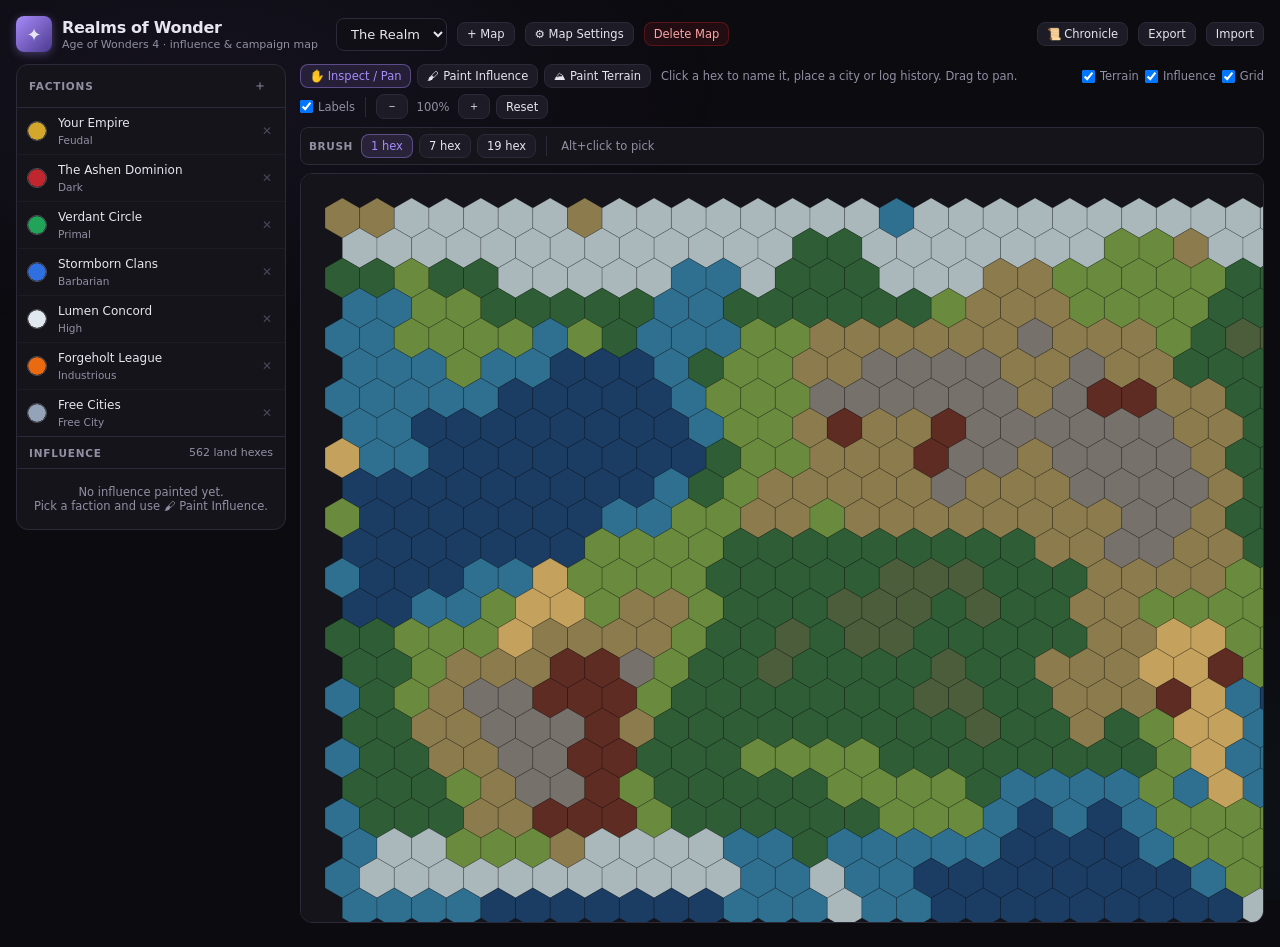
==== aow4-realms/index.html @ 8c691443 "aow4 stuff added" ====
<!DOCTYPE html>
<html lang="en">
<head>
<meta charset="UTF-8">
<meta name="viewport" content="width=device-width, initial-scale=1.0">
<title>Realms of Wonder — AoW4 Influence Map</title>
<style>
:root{
  --bg:#0c0b10; --bg-surface:#15141b; --bg-elevated:#1d1b25; --bg-input:#100f15;
  --border:#2c2a38; --border-dim:#1d1b25;
  --text:#e7e5ee; --text-muted:#928fa3; --text-dim:#4a4758;
  --accent:#a78bfa; --accent-bg:rgba(167,139,250,.13); --accent-border:rgba(167,139,250,.42);
  --danger:#dc2626; --danger-bg:rgba(220,38,38,.1); --danger-border:rgba(220,38,38,.3);
  --r-sm:4px; --r-md:8px; --r-lg:12px;
}
*,*::before,*::after{box-sizing:border-box;margin:0;padding:0;}
body{font-family:'Segoe UI',system-ui,-apple-system,sans-serif;background:var(--bg);color:var(--text);min-height:100vh;}
body::before{content:'';position:fixed;inset:0;background:radial-gradient(ellipse 60% 40% at 15% 10%,rgba(167,139,250,.06) 0%,transparent 70%),radial-gradient(ellipse 50% 40% at 85% 90%,rgba(45,212,191,.05) 0%,transparent 70%);pointer-events:none;z-index:0;}

.app{position:relative;max-width:1700px;margin:0 auto;padding:16px 16px 24px;z-index:1;}

.header{display:flex;align-items:center;gap:10px;margin-bottom:12px;flex-wrap:wrap;}
.logo{width:36px;height:36px;background:linear-gradient(135deg,#a78bfa,#4c3a8f);border-radius:var(--r-md);display:flex;align-items:center;justify-content:center;font-size:18px;flex-shrink:0;box-shadow:0 2px 10px rgba(167,139,250,.35);}
.header-text{margin-right:8px;}
h1{font-size:16px;font-weight:600;letter-spacing:-.3px;}
.header-sub{font-size:11px;color:var(--text-muted);margin-top:1px;}
.spacer{flex:1;}

select,.select{background:var(--bg-input);border:1px solid var(--border);border-radius:var(--r-md);padding:7px 10px;font-size:13px;color:var(--text);font-family:inherit;}
.select-sm{padding:4px 8px;font-size:12px;}

.btn{background:var(--bg-elevated);border:1px solid var(--border);border-radius:var(--r-md);padding:7px 12px;font-size:12.5px;font-family:inherit;color:var(--text);cursor:pointer;display:inline-flex;align-items:center;gap:6px;transition:background .12s,border-color .12s,transform .1s;white-space:nowrap;}
.btn:hover{background:#26232f;border-color:#3d394c;}
.btn:active{transform:scale(.97);}
.btn.active{background:var(--accent-bg);border-color:var(--accent-border);color:var(--accent);}
.btn-primary{background:var(--accent-bg);border-color:var(--accent-border);color:var(--accent);}
.btn-primary:hover{background:rgba(167,139,250,.22);}
.btn-danger{background:var(--danger-bg);border-color:var(--danger-border);color:#fca5a5;}
.btn-danger:hover{background:rgba(220,38,38,.2);}
.btn-sm{padding:4px 9px;font-size:11.5px;}
.icon-btn{background:none;border:none;color:var(--text-muted);cursor:pointer;padding:3px 6px;border-radius:var(--r-sm);font-size:14px;display:flex;align-items:center;transition:color .12s,background .12s;}
.icon-btn:hover{color:var(--text);background:var(--bg-elevated);}

.app-shell{display:flex;gap:14px;align-items:flex-start;}

.sidebar{width:270px;flex-shrink:0;background:var(--bg-surface);border:1px solid var(--border);border-radius:var(--r-lg);display:flex;flex-direction:column;position:sticky;top:16px;max-height:calc(100vh - 32px);overflow:hidden;}
.sidebar-head{display:flex;align-items:center;gap:7px;padding:9px 12px;border-bottom:1px solid var(--border);border-top:1px solid var(--border);flex-shrink:0;}
.sidebar-head:first-child{border-top:none;}
.sidebar-head-title{flex:1;font-size:10.5px;font-weight:700;text-transform:uppercase;letter-spacing:.8px;color:var(--text-muted);}
.sidebar-body{overflow-y:auto;max-height:40vh;}
.sidebar-body::-webkit-scrollbar{width:3px;}
.sidebar-body::-webkit-scrollbar-thumb{background:var(--border);border-radius:10px;}

.faction-row{display:flex;align-items:center;gap:7px;padding:6px 10px 6px 8px;border-bottom:1px solid var(--border-dim);border-left:2px solid transparent;cursor:pointer;}
.faction-row:last-child{border-bottom:none;}
.faction-row.brush{border-left-color:var(--accent);background:rgba(167,139,250,.06);}
.swatch{width:20px;height:20px;border-radius:50%;border:1px solid rgba(255,255,255,.25);flex-shrink:0;cursor:pointer;padding:0;background:none;}
.swatch::-webkit-color-swatch-wrapper{padding:0;}
.swatch::-webkit-color-swatch{border:none;border-radius:50%;}
.faction-text{flex:1;min-width:0;display:flex;flex-direction:column;}
.faction-name,.faction-culture{width:100%;background:none;border:none;color:var(--text);font-size:12px;font-family:inherit;padding:2px 4px;border-radius:var(--r-sm);}
.faction-culture{font-size:10.5px;color:var(--text-muted);}
.faction-name:hover,.faction-name:focus,.faction-culture:hover,.faction-culture:focus{background:var(--bg-elevated);outline:none;}
.faction-del{background:none;border:none;color:var(--text-dim);cursor:pointer;padding:3px;font-size:12px;flex-shrink:0;}
.faction-del:hover{color:#fca5a5;}
.empty-note{padding:16px 12px;text-align:center;color:var(--text-muted);font-size:11.5px;}

.ov-row{padding:7px 10px;border-bottom:1px solid var(--border-dim);font-size:12px;}
.ov-row:last-child{border-bottom:none;}
.ov-top{display:flex;align-items:center;gap:7px;}
.ov-swatch{width:10px;height:10px;border-radius:50%;flex-shrink:0;}
.ov-name{flex:1;min-width:0;overflow:hidden;text-overflow:ellipsis;white-space:nowrap;}
.ov-count{color:var(--text-muted);font-size:11px;white-space:nowrap;}
.ov-bar{height:3px;background:var(--bg-elevated);border-radius:3px;margin-top:5px;overflow:hidden;}
.ov-bar>span{display:block;height:100%;border-radius:3px;}

.col-main{flex:1;min-width:0;}
.toolbar{display:flex;align-items:center;gap:6px;flex-wrap:wrap;margin-bottom:8px;}
.toolbar-sep{width:1px;height:20px;background:var(--border);margin:0 4px;}
.mode-hint{font-size:11.5px;color:var(--text-muted);margin-left:4px;}
.zoom-label{font-size:11.5px;color:var(--text-muted);min-width:38px;text-align:center;}
.tool-label{font-size:10.5px;font-weight:700;text-transform:uppercase;letter-spacing:.6px;color:var(--text-muted);margin-right:2px;}
.check{display:inline-flex;align-items:center;gap:5px;font-size:11.5px;color:var(--text-muted);cursor:pointer;user-select:none;}
.brushbar{background:var(--bg-surface);border:1px solid var(--border);border-radius:var(--r-md);padding:6px 8px;}
.terrain-btn{display:inline-flex;align-items:center;gap:5px;}
.terrain-chip{width:12px;height:12px;border-radius:3px;border:1px solid rgba(255,255,255,.2);}

.canvas-wrap{background:var(--bg-surface);border:1px solid var(--border);border-radius:var(--r-lg);overflow:auto;height:calc(100vh - 150px);position:relative;}
.canvas-wrap::-webkit-scrollbar{height:8px;width:8px;}
.canvas-wrap::-webkit-scrollbar-thumb{background:var(--border);border-radius:10px;}
svg#canvas{display:block;cursor:crosshair;touch-action:none;user-select:none;}
svg#canvas.mode-select{cursor:grab;}
svg#canvas.panning{cursor:grabbing;}
.hex{stroke:rgba(0,0,0,.28);stroke-width:.7;}
svg.no-grid .hex{stroke:none;}
.hex.void{fill:transparent;stroke:rgba(255,255,255,.03);}
.border-path{fill:none;stroke-width:2.6;stroke-linecap:round;stroke-linejoin:round;}
.feat-bg{fill:rgba(10,9,14,.72);stroke:rgba(255,255,255,.35);stroke-width:1;}
.feat-icon{font-size:12px;text-anchor:middle;dominant-baseline:central;fill:#fff;pointer-events:none;}
.hex-label{font-size:10px;font-weight:600;text-anchor:middle;fill:#fff;paint-order:stroke;stroke:rgba(0,0,0,.85);stroke-width:3px;stroke-linejoin:round;pointer-events:none;}
.hex-label.capital{font-size:11.5px;font-weight:700;}
svg.no-labels .hex-label{display:none;}
.brush-outline{fill:rgba(255,255,255,.08);stroke:rgba(255,255,255,.75);stroke-width:1.2;pointer-events:none;}
.sel-outline{fill:none;stroke:var(--accent);stroke-width:2.5;pointer-events:none;}

.drawer-overlay{position:fixed;inset:0;background:rgba(0,0,0,.45);z-index:50;display:none;align-items:stretch;justify-content:flex-end;}
.drawer-overlay.open{display:flex;}
.drawer{width:340px;max-width:90vw;background:var(--bg-surface);border-left:1px solid var(--border);display:flex;flex-direction:column;height:100%;}
.drawer-head{display:flex;align-items:center;gap:8px;padding:14px 16px;border-bottom:1px solid var(--border);}
.drawer-title{flex:1;font-size:13px;font-weight:700;text-transform:uppercase;letter-spacing:.6px;color:var(--text-muted);}
.drawer-body{flex:1;overflow-y:auto;padding:14px 16px;display:flex;flex-direction:column;gap:14px;}
.field-label{font-size:10.5px;font-weight:700;text-transform:uppercase;letter-spacing:.6px;color:var(--text-muted);margin-bottom:5px;display:block;}
.field-input,.field-select,.field-textarea{width:100%;background:var(--bg-input);border:1px solid var(--border);border-radius:var(--r-md);padding:8px 10px;font-size:13px;color:var(--text);font-family:inherit;}
.field-textarea{resize:vertical;min-height:56px;}
.field-row{display:flex;gap:8px;}
.field-row>div{flex:1;}
.field-note{font-size:11px;color:var(--text-dim);margin-top:5px;}
.section-title{font-size:11px;font-weight:700;color:var(--accent);text-transform:uppercase;letter-spacing:.7px;border-top:1px solid var(--border);padding-top:12px;}
.log-list{display:flex;flex-direction:column;gap:8px;margin-top:8px;}
.log-entry{background:var(--bg-elevated);border:1px solid var(--border-dim);border-radius:var(--r-md);padding:8px 10px;}
.log-ts{font-size:10px;color:var(--text-dim);margin-bottom:3px;}
.log-text{font-size:12.5px;color:var(--text);white-space:pre-wrap;word-break:break-word;}
.log-empty{font-size:11.5px;color:var(--text-dim);text-align:center;padding:10px 0;}
.drawer-foot{padding:12px 16px;border-top:1px solid var(--border);display:flex;gap:8px;}
input[type=range]{width:100%;accent-color:var(--accent);}
</style>
</head>
<body>
<div class="app">
  <div class="header">
    <div class="logo">✦</div>
    <div class="header-text">
      <h1>Realms of Wonder</h1>
      <div class="header-sub">Age of Wonders 4 · influence &amp; campaign map</div>
    </div>
    <select id="mapSelect" class="select"></select>
    <button id="newMapBtn" class="btn btn-sm">+ Map</button>
    <button id="settingsBtn" class="btn btn-sm">⚙ Map Settings</button>
    <button id="deleteMapBtn" class="btn btn-sm btn-danger">Delete Map</button>
    <div class="spacer"></div>
    <button id="logBtn" class="btn btn-sm">📜 Chronicle</button>
    <button id="exportBtn" class="btn btn-sm">Export</button>
    <button id="importBtn" class="btn btn-sm">Import</button>
    <input type="file" id="importFile" accept="application/json" style="display:none">
  </div>

  <div class="app-shell">
    <div class="sidebar">
      <div class="sidebar-head">
        <span class="sidebar-head-title">Factions</span>
        <button id="addFactionBtn" class="icon-btn" title="Add faction">＋</button>
      </div>
      <div class="sidebar-body" id="factionList"></div>
      <div class="sidebar-head">
        <span class="sidebar-head-title">Influence</span>
        <span class="ov-count" id="landTotal"></span>
      </div>
      <div class="sidebar-body" id="overviewList"></div>
    </div>

    <div class="col-main">
      <div class="toolbar">
        <button id="modeSelectBtn" class="btn btn-sm active" title="S">✋ Inspect / Pan</button>
        <button id="modeInfBtn" class="btn btn-sm" title="I">🖌 Paint Influence</button>
        <button id="modeTerBtn" class="btn btn-sm" title="T">⛰ Paint Terrain</button>
        <span class="mode-hint" id="modeHint"></span>
        <div class="spacer"></div>
        <label class="check"><input type="checkbox" id="viewTerrain" checked> Terrain</label>
        <label class="check"><input type="checkbox" id="viewInfluence" checked> Influence</label>
        <label class="check"><input type="checkbox" id="viewGrid" checked> Grid</label>
        <label class="check"><input type="checkbox" id="viewLabels" checked> Labels</label>
        <div class="toolbar-sep"></div>
        <button id="zoomOutBtn" class="btn btn-sm" title="Zoom out">－</button>
        <span class="zoom-label" id="zoomLabel">100%</span>
        <button id="zoomInBtn" class="btn btn-sm" title="Zoom in">＋</button>
        <button id="zoomResetBtn" class="btn btn-sm" title="Reset zoom">Reset</button>
      </div>

      <div class="toolbar brushbar" id="brushBar" hidden>
        <span class="tool-label">Brush</span>
        <button class="btn btn-sm size-btn active" data-size="0" title="1">1 hex</button>
        <button class="btn btn-sm size-btn" data-size="1" title="2">7 hex</button>
        <button class="btn btn-sm size-btn" data-size="2" title="3">19 hex</button>
        <div class="toolbar-sep"></div>
        <span id="infTools">
          <select id="brushFaction" class="select select-sm"></select>
          <label class="check" style="margin-left:8px;" title="Painting won't overwrite hexes held by another faction"><input type="checkbox" id="protectOthers"> Don't overwrite others</label>
        </span>
        <span id="terTools" style="display:inline-flex;gap:4px;flex-wrap:wrap;"></span>
        <span class="mode-hint">Alt+click to pick</span>
      </div>

      <div class="canvas-wrap" id="canvasWrap">
        <svg id="canvas" class="mode-select"></svg>
      </div>
    </div>
  </div>
</div>

<datalist id="cultureList">
  <option value="Barbarian"><option value="Dark"><option value="Feudal"><option value="High">
  <option value="Industrious"><option value="Mystic"><option value="Oathsworn"><option value="Primal">
  <option value="Free City"><option value="Independent">
</datalist>

<!-- hex drawer -->
<div class="drawer-overlay" id="hexOverlay">
  <div class="drawer">
    <div class="drawer-head">
      <span class="drawer-title" id="hexTitle">Hex</span>
      <button class="icon-btn" id="hexCloseBtn">✕</button>
    </div>
    <div class="drawer-body">
      <div>
        <label class="field-label">Name</label>
        <input type="text" id="hexName" class="field-input" placeholder="e.g. Emberhold, The Shattered Spire">
      </div>
      <div>
        <label class="field-label">Influence</label>
        <select id="hexOwner" class="field-select"></select>
      </div>
      <div class="field-row">
        <div>
          <label class="field-label">Terrain</label>
          <select id="hexTerrain" class="field-select"></select>
        </div>
        <div>
          <label class="field-label">Feature</label>
          <select id="hexFeature" class="field-select"></select>
        </div>
      </div>
      <div>
        <label class="field-label">Description</label>
        <textarea id="hexDesc" class="field-textarea" placeholder="What is this place?"></textarea>
      </div>
      <div>
        <label class="field-label">Add log entry</label>
        <textarea id="hexLogInput" class="field-textarea" placeholder="Siege, annexation, a hero falls..."></textarea>
        <button id="hexLogAddBtn" class="btn btn-sm btn-primary" style="margin-top:6px;">Add Entry</button>
      </div>
      <div>
        <label class="field-label">History</label>
        <div class="log-list" id="hexLogList"></div>
      </div>
    </div>
    <div class="drawer-foot">
      <button id="hexClearBtn" class="btn btn-danger" style="flex:1;">Clear Name, Feature &amp; History</button>
    </div>
  </div>
</div>

<!-- chronicle drawer -->
<div class="drawer-overlay" id="logOverlay">
  <div class="drawer">
    <div class="drawer-head">
      <span class="drawer-title">Chronicle</span>
      <button class="icon-btn" id="logCloseBtn">✕</button>
    </div>
    <div class="drawer-body">
      <div>
        <label class="field-label">Add event</label>
        <textarea id="campaignLogInput" class="field-textarea" placeholder="What happened across the realm this turn?"></textarea>
        <button id="campaignLogAddBtn" class="btn btn-sm btn-primary" style="margin-top:6px;">Add Entry</button>
      </div>
      <div>
        <label class="field-label">History</label>
        <div class="log-list" id="campaignLogList"></div>
      </div>
    </div>
  </div>
</div>

<!-- map settings drawer -->
<div class="drawer-overlay" id="settingsOverlay">
  <div class="drawer">
    <div class="drawer-head">
      <span class="drawer-title">Map Settings</span>
      <button class="icon-btn" id="settingsCloseBtn">✕</button>
    </div>
    <div class="drawer-body">
      <div>
        <label class="field-label">Map name</label>
        <input type="text" id="msName" class="field-input">
      </div>
      <div class="field-row">
        <div>
          <label class="field-label">Columns</label>
          <input type="number" id="msCols" class="field-input" min="8" max="120">
        </div>
        <div>
          <label class="field-label">Rows</label>
          <input type="number" id="msRows" class="field-input" min="6" max="100">
        </div>
      </div>
      <div>
        <button id="msApplySize" class="btn btn-sm">Apply Size</button>
        <div class="field-note">Shrinking removes hexes outside the new bounds.</div>
      </div>

      <div class="section-title">Terrain Generator</div>
      <div>
        <label class="field-label">Style</label>
        <select id="msStyle" class="field-select">
          <option value="surface">Surface — continents</option>
          <option value="islands">Surface — islands</option>
          <option value="underground">Underground — caverns</option>
        </select>
      </div>
      <div>
        <label class="field-label">Water / chasm level: <span id="msWaterVal"></span>%</label>
        <input type="range" id="msWater" min="5" max="75" value="35">
      </div>
      <div>
        <label class="field-label">Seed (blank = random)</label>
        <input type="text" id="msSeed" class="field-input" placeholder="random">
      </div>
      <div>
        <button id="msGenerate" class="btn btn-primary">🎲 Generate Terrain</button>
        <div class="field-note">Replaces terrain only. Influence, names, features and history are kept.</div>
      </div>

      <div class="section-title">Danger Zone</div>
      <div style="display:flex;gap:8px;flex-wrap:wrap;">
        <button id="msClearInfluence" class="btn btn-sm btn-danger">Clear All Influence</button>
      </div>
    </div>
  </div>
</div>

<script>
(function(){
'use strict';

var STORAGE_KEY='aow4-realms-state';

var TERRAINS=[
  {id:'grass',   name:'Grassland',     color:'#6a8a3e'},
  {id:'forest',  name:'Forest',        color:'#2f5e36'},
  {id:'swamp',   name:'Swamp',         color:'#4b5d3a'},
  {id:'hills',   name:'Hills',         color:'#8c7b4d'},
  {id:'mountain',name:'Mountains',     color:'#77716b'},
  {id:'desert',  name:'Desert',        color:'#c4a15c'},
  {id:'tundra',  name:'Tundra',        color:'#aab8bc'},
  {id:'volcanic',name:'Volcanic',      color:'#5e2c22'},
  {id:'shallow', name:'Shallow Water', color:'#2f6f8f'},
  {id:'deep',    name:'Deep Water',    color:'#1c3d63'},
  {id:'cavern',  name:'Cavern',        color:'#4a4152'},
  {id:'chasm',   name:'Chasm',         color:'#1d1924'},
  {id:'void',    name:'Off-map',       color:'#0c0b10'}
];
var TERRAIN_BY_ID={};TERRAINS.forEach(function(t){TERRAIN_BY_ID[t.id]=t;});
var NON_LAND={shallow:1,deep:1,chasm:1,void:1};

var FEATURES=[
  {id:'',        name:'None',          icon:''},
  {id:'capital', name:'Capital',       icon:'♛'},
  {id:'city',    name:'City',          icon:'◆'},
  {id:'vassal',  name:'Vassal City',   icon:'◇'},
  {id:'freecity',name:'Free City',     icon:'⚑'},
  {id:'outpost', name:'Outpost',       icon:'▲'},
  {id:'wonder',  name:'Ancient Wonder',icon:'❖'},
  {id:'landmark',name:'Landmark',      icon:'✦'},
  {id:'dungeon', name:'Dungeon / Ruin',icon:'☗'},
  {id:'portal',  name:'Portal / Gate', icon:'◎'},
  {id:'battle',  name:'Battle Site',   icon:'⚔'}
];
var FEATURE_BY_ID={};FEATURES.forEach(function(f){FEATURE_BY_ID[f.id]=f;});
var CITY_FEATURES={capital:1,city:1,vassal:1,freecity:1};

var DEFAULT_FACTIONS=[
  ['Your Empire','#d4a72c','Feudal'],
  ['The Ashen Dominion','#c0262d','Dark'],
  ['Verdant Circle','#22a35a','Primal'],
  ['Stormborn Clans','#2f6fe0','Barbarian'],
  ['Lumen Concord','#e2e8f0','High'],
  ['Forgeholt League','#ea6a12','Industrious'],
  ['Free Cities','#94a3b8','Free City']
];

/* ---------- hex geometry (pointy-top, odd-r offset) ---------- */
var S=20, SQ3=Math.sqrt(3), HW=SQ3*S, RH=1.5*S, PAD=24;
var CORNERS=[];
for(var i=0;i<6;i++){var a=Math.PI/180*(60*i-30);CORNERS.push([S*Math.cos(a),S*Math.sin(a)]);}
var DIRS_EVEN=[[1,0],[0,-1],[-1,-1],[-1,0],[-1,1],[0,1]];
var DIRS_ODD =[[1,0],[1,-1],[0,-1],[-1,0],[0,1],[1,1]];
var EDGE=[[0,1],[5,0],[4,5],[3,4],[2,3],[1,2]];

function center(c,r){return {x:PAD+HW*(c+0.5*(r&1))+HW/2,y:PAD+S+RH*r};}
function canvasSize(map){return {w:Math.ceil(PAD*2+HW*(map.cols+0.5)),h:Math.ceil(PAD*2+RH*(map.rows-1)+2*S)};}
function hexPoints(c,r,scale){
  var p=center(c,r),k=scale||1,out=[];
  for(var i=0;i<6;i++)out.push((p.x+CORNERS[i][0]*k).toFixed(1)+','+(p.y+CORNERS[i][1]*k).toFixed(1));
  return out.join(' ');
}
function pixelToHex(x,y){
  var px=x-PAD-HW/2,py=y-PAD-S;
  var q=(SQ3/3*px-py/3)/S, r=(2/3*py)/S;
  var cx=q,cz=r,cy=-cx-cz;
  var rx=Math.round(cx),ry=Math.round(cy),rz=Math.round(cz);
  var dx=Math.abs(rx-cx),dy=Math.abs(ry-cy),dz=Math.abs(rz-cz);
  if(dx>dy&&dx>dz)rx=-ry-rz;else if(dy<=dz)rz=-rx-ry;
  return {c:rx+(rz-(rz&1))/2,r:rz};
}
function hexesInRadius(c,r,R){
  var q=c-(r-(r&1))/2,out=[];
  for(var dq=-R;dq<=R;dq++){
    for(var dr=Math.max(-R,-dq-R);dr<=Math.min(R,-dq+R);dr++){
      var rr=r+dr,qq=q+dq;
      out.push({c:qq+(rr-(rr&1))/2,r:rr});
    }
  }
  return out;
}

/* ---------- state ---------- */
var state=null;
var mode='select';
var brushSize=0;
var brushFactionId=null; // null = erase
var brushTerrain='grass';
var selectedHex=null;
var zoomLevel=1, ZOOM_MIN=0.35, ZOOM_MAX=3;
var view={terrain:true,influence:true,grid:true,labels:true};
var polys=[];
var pointer=null;
var lastPaintKey=null;

function uid(){state.nextId=(state.nextId||1)+1;return state.nextId-1;}
function key(c,r){return c+','+r;}

function newMap(id,name,cols,rows){
  return {id:id,name:name,cols:cols,rows:rows,hexes:{},eventLog:[],gen:{style:'surface',water:35,seed:''}};
}

function freshState(){
  var s={nextId:1,factions:[],maps:[],activeMapId:null};
  var n=1;
  DEFAULT_FACTIONS.forEach(function(f){s.factions.push({id:n++,name:f[0],color:f[1],culture:f[2]});});
  var m=newMap(n++,'The Realm',36,24);
  s.maps.push(m);s.activeMapId=m.id;s.nextId=n;
  generateTerrain(m,'surface',35,Math.floor(Math.random()*1e9));
  return s;
}

function normalize(d){
  d.factions.forEach(function(f){if(f.culture==null)f.culture='';});
  d.maps.forEach(function(m){
    if(!m.eventLog)m.eventLog=[];
    if(!m.hexes)m.hexes={};
    if(!m.cols)m.cols=36;
    if(!m.rows)m.rows=24;
    if(!m.gen)m.gen={style:'surface',water:35,seed:''};
  });
  return d;
}

function load(){
  try{
    var raw=localStorage.getItem(STORAGE_KEY);
    if(raw){var d=JSON.parse(raw);if(d&&d.maps&&d.maps.length&&d.factions)return normalize(d);}
  }catch(e){}
  return freshState();
}
function save(){try{localStorage.setItem(STORAGE_KEY,JSON.stringify(state));}catch(e){}}

function getActiveMap(){
  for(var i=0;i<state.maps.length;i++)if(state.maps[i].id===state.activeMapId)return state.maps[i];
  return state.maps[0];
}
function getFaction(id){
  if(id==null)return null;
  for(var i=0;i<state.factions.length;i++)if(state.factions[i].id===id)return state.factions[i];
  return null;
}
function inBounds(map,c,r){return c>=0&&r>=0&&c<map.cols&&r<map.rows;}
function getHex(map,c,r){return map.hexes[key(c,r)]||null;}
function ensureHex(map,c,r){
  var k=key(c,r);
  if(!map.hexes[k])map.hexes[k]={t:'grass',o:null};
  return map.hexes[k];
}
function terrainOf(h){return h&&h.t&&TERRAIN_BY_ID[h.t]?h.t:'grass';}
function ownerOf(map,c,r){
  if(!inBounds(map,c,r))return undefined;
  var h=getHex(map,c,r);
  if(!h||terrainOf(h)==='void')return undefined;
  return h.o==null?null:h.o;
}

/* ---------- colour helpers ---------- */
function rgb(hex){
  var c=hex.replace('#','');
  if(c.length===3)c=c.split('').map(function(ch){return ch+ch;}).join('');
  return [parseInt(c.substr(0,2),16),parseInt(c.substr(2,2),16),parseInt(c.substr(4,2),16)];
}
function mix(a,b,t){
  var A=rgb(a),B=rgb(b);
  return 'rgb('+Math.round(A[0]+(B[0]-A[0])*t)+','+Math.round(A[1]+(B[1]-A[1])*t)+','+Math.round(A[2]+(B[2]-A[2])*t)+')';
}
function escapeHtml(s){var d=document.createElement('div');d.textContent=s==null?'':s;return d.innerHTML;}

/* ---------- terrain generation ---------- */
function hash2(x,y,seed){
  var h=Math.imul(x|0,374761393)^Math.imul(y|0,668265263)^Math.imul(seed|0,1442695041);
  h=Math.imul(h^(h>>>13),1274126177);h^=h>>>16;
  return (h>>>0)/4294967296;
}
function vnoise(x,y,seed){
  var xi=Math.floor(x),yi=Math.floor(y),xf=x-xi,yf=y-yi;
  var u=xf*xf*(3-2*xf),v=yf*yf*(3-2*yf);
  var a=hash2(xi,yi,seed),b=hash2(xi+1,yi,seed),c=hash2(xi,yi+1,seed),d=hash2(xi+1,yi+1,seed);
  return a+(b-a)*u+(c-a)*v+(a-b-c+d)*u*v;
}
function fbm(x,y,seed,oct){
  var t=0,amp=1,f=1,norm=0;
  for(var i=0;i<oct;i++){t+=amp*vnoise(x*f,y*f,seed+i*1013);norm+=amp;amp*=.5;f*=2.03;}
  return t/norm;
}
function seedFromText(txt){
  if(/^\d+$/.test(txt))return parseInt(txt,10)%2147483647;
  var h=2166136261;
  for(var i=0;i<txt.length;i++){h^=txt.charCodeAt(i);h=Math.imul(h,16777619);}
  return h>>>0;
}
function percentile(sorted,p){return sorted[Math.max(0,Math.min(sorted.length-1,Math.floor(p*sorted.length)))];}

function generateTerrain(map,style,water,seed){
  var cells=[],cols=map.cols,rows=map.rows;
  var featureSize=HW*(style==='islands'?5:8);
  for(var r=0;r<rows;r++)for(var c=0;c<cols;c++){
    var p=center(c,r);
    var e=fbm(p.x/featureSize,p.y/featureSize,seed,5);
    var m=fbm(p.x/(HW*7),p.y/(HW*7),seed+77,3);
    var v=fbm(p.x/(HW*3),p.y/(HW*3),seed+313,2);
    if(style!=='underground'){
      var dx=Math.abs(2*c/(cols-1)-1),dy=Math.abs(2*r/(rows-1)-1);
      var d=Math.max(dx,dy);
      e-=(style==='islands'?0.18:0.22)*Math.pow(d,3);
    }
    cells.push({c:c,r:r,e:e,m:m,v:v,lat:Math.abs(2*r/(rows-1)-1)});
  }
  var es=cells.map(function(x){return x.e;}).sort(function(a,b){return a-b;});
  var ms=cells.map(function(x){return x.m;}).sort(function(a,b){return a-b;});
  var vs=cells.map(function(x){return x.v;}).sort(function(a,b){return a-b;});
  var w=water/100;
  var deepT=percentile(es,w*0.55),waterT=percentile(es,w);
  var mountT=percentile(es,0.93),hillT=percentile(es,0.82);
  var dryT=percentile(ms,0.2),wetT=percentile(ms,0.9),forestT=percentile(ms,0.58);
  var volT=percentile(vs,0.97);

  cells.forEach(function(x){
    var t;
    if(style==='underground'){
      if(x.e<waterT)t='chasm';
      else if(x.e>mountT)t='mountain';
      else if(x.v>volT)t='volcanic';
      else if(x.m>wetT)t='swamp';
      else t='cavern';
    }else{
      if(x.e<deepT)t='deep';
      else if(x.e<waterT)t='shallow';
      else if(x.e>mountT)t=(x.v>percentile(vs,0.8))?'volcanic':'mountain';
      else if(x.e>hillT)t='hills';
      else if(x.lat+(x.v-0.5)*0.3>0.84)t='tundra';
      else if(x.m<dryT&&x.lat<0.7)t='desert';
      else if(x.m>wetT&&x.e<percentile(es,Math.min(0.95,w+0.2)))t='swamp';
      else if(x.m>forestT)t='forest';
      else if(x.v>volT)t='volcanic';
      else t='grass';
    }
    var h=ensureHex(map,x.c,x.r);
    h.t=t;
  });
}

/* ---------- rendering ---------- */
var svgNS='http://www.w3.org/2000/svg';
function el(tag,attrs){var e=document.createElementNS(svgNS,tag);for(var k in attrs)e.setAttribute(k,attrs[k]);return e;}
var layers={};

function buildCanvas(){
  var svg=document.getElementById('canvas');
  var map=getActiveMap();
  svg.innerHTML='';
  var sz=canvasSize(map);
  svg.setAttribute('viewBox','0 0 '+sz.w+' '+sz.h);
  ['hex','border','feat','label','overlay'].forEach(function(n){layers[n]=el('g',{});svg.appendChild(layers[n]);});
  polys=new Array(map.cols*map.rows);
  var frag=document.createDocumentFragment();
  for(var r=0;r<map.rows;r++)for(var c=0;c<map.cols;c++){
    var p=el('polygon',{points:hexPoints(c,r),class:'hex'});
    polys[r*map.cols+c]=p;
    frag.appendChild(p);
  }
  layers.hex.appendChild(frag);
  refreshAllFills();
  renderBorders();
  renderFeatures();
  renderOverlay();
  applyZoom();
}

function hexFill(h){
  var t=terrainOf(h);
  var tc=TERRAIN_BY_ID[t].color;
  var f=view.influence&&h?getFaction(h.o):null;
  if(!view.terrain){
    if(t==='void')return null;
    var base=NON_LAND[t]?'#121119':'#23212c';
    return f?mix(base,f.color,0.78):base;
  }
  return f?mix(tc,f.color,0.5):tc;
}
function refreshHex(map,c,r){
  var p=polys[r*map.cols+c];if(!p)return;
  var h=getHex(map,c,r);
  var isVoid=terrainOf(h)==='void';
  p.setAttribute('class',isVoid?'hex void':'hex');
  if(isVoid)p.removeAttribute('fill');else p.setAttribute('fill',hexFill(h));
}
function refreshAllFills(){
  var map=getActiveMap();
  for(var r=0;r<map.rows;r++)for(var c=0;c<map.cols;c++)refreshHex(map,c,r);
}

function renderBorders(){
  var g=layers.border;g.innerHTML='';
  if(!view.influence)return;
  var map=getActiveMap();
  var paths={},k=(S-1.9)/S;
  for(var r=0;r<map.rows;r++)for(var c=0;c<map.cols;c++){
    var o=ownerOf(map,c,r);
    if(o==null||!getFaction(o))continue;
    var dirs=(r&1)?DIRS_ODD:DIRS_EVEN,p=center(c,r);
    for(var d=0;d<6;d++){
      if(ownerOf(map,c+dirs[d][0],r+dirs[d][1])===o)continue;
      var a=CORNERS[EDGE[d][0]],b=CORNERS[EDGE[d][1]];
      paths[o]=(paths[o]||'')+'M'+(p.x+a[0]*k).toFixed(1)+' '+(p.y+a[1]*k).toFixed(1)+'L'+(p.x+b[0]*k).toFixed(1)+' '+(p.y+b[1]*k).toFixed(1);
    }
  }
  Object.keys(paths).forEach(function(o){
    var f=getFaction(parseInt(o,10));
    g.appendChild(el('path',{d:paths[o],class:'border-path',stroke:f.color}));
  });
}

function renderFeatures(){
  var fg=layers.feat,lg=layers.label;fg.innerHTML='';lg.innerHTML='';
  var map=getActiveMap();
  Object.keys(map.hexes).forEach(function(k){
    var h=map.hexes[k];
    var parts=k.split(','),c=+parts[0],r=+parts[1];
    if(!inBounds(map,c,r))return;
    var p=center(c,r);
    var feat=h.f&&FEATURE_BY_ID[h.f];
    if(feat&&feat.icon){
      var f=getFaction(h.o);
      var big=h.f==='capital';
      fg.appendChild(el('circle',{class:'feat-bg',cx:p.x,cy:p.y,r:big?10.5:9,stroke:f?f.color:'rgba(255,255,255,.35)','stroke-width':big?2:1.2}));
      var t=el('text',{class:'feat-icon',x:p.x,y:p.y+0.5});
      if(big)t.setAttribute('font-size','13px');
      t.textContent=feat.icon;
      fg.appendChild(t);
    }
    if(h.n){
      var lbl=el('text',{class:'hex-label'+(h.f==='capital'?' capital':''),x:p.x,y:p.y+S+6});
      lbl.textContent=h.n;
      lg.appendChild(lbl);
    }
  });
}

var hoverHex=null;
function renderOverlay(){
  var g=layers.overlay;if(!g)return;g.innerHTML='';
  var map=getActiveMap();
  if(hoverHex&&mode!=='select'){
    hexesInRadius(hoverHex.c,hoverHex.r,brushSize).forEach(function(h){
      if(inBounds(map,h.c,h.r))g.appendChild(el('polygon',{points:hexPoints(h.c,h.r,0.92),class:'brush-outline'}));
    });
  }
  if(selectedHex)g.appendChild(el('polygon',{points:hexPoints(selectedHex.c,selectedHex.r,0.9),class:'sel-outline'}));
}

function renderMapSelect(){
  var sel=document.getElementById('mapSelect');sel.innerHTML='';
  state.maps.forEach(function(m){
    var o=document.createElement('option');o.value=m.id;o.textContent=m.name;
    if(m.id===state.activeMapId)o.selected=true;sel.appendChild(o);
  });
}

function renderFactions(){
  var list=document.getElementById('factionList');list.innerHTML='';
  if(!state.factions.length){list.innerHTML='<div class="empty-note">No factions yet. Click + to add one.</div>';return;}
  state.factions.forEach(function(f){
    var row=document.createElement('div');
    row.className='faction-row'+(mode==='influence'&&brushFactionId===f.id?' brush':'');
    row.title='Click to use as influence brush';
    row.addEventListener('click',function(evt){
      if(evt.target.tagName==='INPUT'||evt.target.tagName==='BUTTON')return;
      brushFactionId=f.id;
      if(mode!=='influence')setMode('influence');else{renderFactions();renderBrushFaction();}
    });

    var sw=document.createElement('input');sw.type='color';sw.className='swatch';sw.value=f.color;
    sw.addEventListener('input',function(){f.color=sw.value;save();refreshAllFills();renderBorders();renderFeatures();renderOverview();});

    var txt=document.createElement('div');txt.className='faction-text';
    var nm=document.createElement('input');nm.type='text';nm.className='faction-name';nm.value=f.name;
    nm.addEventListener('change',function(){f.name=nm.value.trim()||'Unnamed';save();renderOverview();renderBrushFaction();renderOwnerOptions();});
    var cu=document.createElement('input');cu.type='text';cu.className='faction-culture';cu.value=f.culture||'';cu.placeholder='Culture / ruler';cu.setAttribute('list','cultureList');
    cu.addEventListener('change',function(){f.culture=cu.value.trim();save();});
    txt.appendChild(nm);txt.appendChild(cu);

    var del=document.createElement('button');del.className='faction-del';del.textContent='✕';del.title='Delete faction';
    del.addEventListener('click',function(){
      if(!confirm('Delete faction "'+f.name+'"? Its influence on every map is cleared.'))return;
      state.factions=state.factions.filter(function(x){return x.id!==f.id;});
      state.maps.forEach(function(m){Object.keys(m.hexes).forEach(function(k){if(m.hexes[k].o===f.id)m.hexes[k].o=null;});});
      if(brushFactionId===f.id)brushFactionId=null;
      save();renderAll();
    });

    row.appendChild(sw);row.appendChild(txt);row.appendChild(del);
    list.appendChild(row);
  });
}

function renderOverview(){
  var list=document.getElementById('overviewList');list.innerHTML='';
  var map=getActiveMap();
  var land=0,counts={},cities={},claimed=0;
  for(var r=0;r<map.rows;r++)for(var c=0;c<map.cols;c++){
    var h=getHex(map,c,r),t=terrainOf(h);
    if(!NON_LAND[t])land++;
    if(t==='void'||!h)continue;
    if(h.o!=null&&getFaction(h.o)){
      counts[h.o]=(counts[h.o]||0)+1;claimed++;
      if(CITY_FEATURES[h.f])cities[h.o]=(cities[h.o]||0)+1;
    }
  }
  document.getElementById('landTotal').textContent=land+' land hexes';
  var rows=state.factions.filter(function(f){return counts[f.id];}).sort(function(a,b){return counts[b.id]-counts[a.id];});
  if(!rows.length){list.innerHTML='<div class="empty-note">No influence painted yet.<br>Pick a faction and use 🖌 Paint Influence.</div>';return;}
  var max=counts[rows[0].id];
  rows.forEach(function(f){
    var n=counts[f.id],ct=cities[f.id]||0;
    var pct=land?Math.round(n/land*100):0;
    var div=document.createElement('div');div.className='ov-row';
    div.innerHTML='<div class="ov-top"><span class="ov-swatch" style="background:'+f.color+'"></span><span class="ov-name">'+escapeHtml(f.name)+'</span><span class="ov-count">'+n+' hex · '+ct+' '+(ct===1?'city':'cities')+' · '+pct+'%</span></div>'+
      '<div class="ov-bar"><span style="width:'+(n/max*100).toFixed(1)+'%;background:'+f.color+'"></span></div>';
    list.appendChild(div);
  });
  var free=land-claimed;
  if(free>0){
    var div=document.createElement('div');div.className='ov-row';
    div.innerHTML='<div class="ov-top"><span class="ov-swatch" style="border:1px dashed var(--text-dim)"></span><span class="ov-name" style="color:var(--text-muted)">Unclaimed land</span><span class="ov-count">~'+free+' hex</span></div>';
    list.appendChild(div);
  }
}

function renderOwnerOptions(){
  var sel=document.getElementById('hexOwner');
  sel.innerHTML='<option value="">— None —</option>';
  state.factions.forEach(function(f){var o=document.createElement('option');o.value=f.id;o.textContent=f.name;sel.appendChild(o);});
}
function renderBrushFaction(){
  var sel=document.getElementById('brushFaction');
  sel.innerHTML='<option value="">✕ Erase influence</option>';
  state.factions.forEach(function(f){var o=document.createElement('option');o.value=f.id;o.textContent='● '+f.name;o.style.color=f.color;sel.appendChild(o);});
  if(brushFactionId!=null&&!getFaction(brushFactionId))brushFactionId=null;
  sel.value=brushFactionId==null?'':String(brushFactionId);
}
function renderTerrainTools(){
  var box=document.getElementById('terTools');box.innerHTML='';
  TERRAINS.forEach(function(t){
    var b=document.createElement('button');
    b.className='btn btn-sm terrain-btn'+(brushTerrain===t.id?' active':'');
    b.innerHTML='<span class="terrain-chip" style="background:'+t.color+'"></span>'+t.name;
    b.addEventListener('click',function(){brushTerrain=t.id;renderTerrainTools();});
    box.appendChild(b);
  });
}

function renderAll(){
  renderMapSelect();renderFactions();renderBrushFaction();renderTerrainTools();renderOwnerOptions();
  buildCanvas();renderOverview();
}

/* ---------- painting ---------- */
function paintAt(c,r){
  var map=getActiveMap();
  var changed=false;
  hexesInRadius(c,r,brushSize).forEach(function(p){
    if(!inBounds(map,p.c,p.r))return;
    var h=ensureHex(map,p.c,p.r);
    if(mode==='influence'){
      if(terrainOf(h)==='void')return;
      var target=brushFactionId;
      if(document.getElementById('protectOthers').checked&&target!=null&&h.o!=null&&h.o!==target&&getFaction(h.o))return;
      if(h.o===target)return;
      h.o=target;
    }else{
      if(h.t===brushTerrain)return;
      h.t=brushTerrain;
      if(brushTerrain==='void')h.o=null;
    }
    refreshHex(map,p.c,p.r);changed=true;
  });
  if(changed){renderBorders();if(mode==='terrain'&&brushTerrain==='void')renderFeatures();}
  return changed;
}
function eyedrop(c,r){
  var map=getActiveMap();if(!inBounds(map,c,r))return;
  var h=getHex(map,c,r);
  if(mode==='influence'){brushFactionId=h&&getFaction(h.o)?h.o:null;renderBrushFaction();renderFactions();}
  else{brushTerrain=terrainOf(h);renderTerrainTools();}
}

/* ---------- hex drawer ---------- */
function openHexDrawer(c,r){
  var map=getActiveMap();if(!inBounds(map,c,r))return;
  selectedHex={c:c,r:r};
  var h=getHex(map,c,r)||{t:'grass',o:null};
  renderOwnerOptions();
  document.getElementById('hexTitle').textContent='Hex '+c+', '+r;
  document.getElementById('hexName').value=h.n||'';
  document.getElementById('hexOwner').value=h.o!=null&&getFaction(h.o)?String(h.o):'';
  document.getElementById('hexTerrain').value=terrainOf(h);
  document.getElementById('hexFeature').value=h.f||'';
  document.getElementById('hexDesc').value=h.d||'';
  document.getElementById('hexLogInput').value='';
  renderLogList(document.getElementById('hexLogList'),h.log,'No history yet.');
  document.getElementById('hexOverlay').classList.add('open');
  renderOverlay();
}
function closeHexDrawer(){
  selectedHex=null;
  document.getElementById('hexOverlay').classList.remove('open');
  renderOverlay();
}
function selHex(){
  if(!selectedHex)return null;
  return ensureHex(getActiveMap(),selectedHex.c,selectedHex.r);
}
function afterHexEdit(){
  var map=getActiveMap();
  refreshHex(map,selectedHex.c,selectedHex.r);
  renderBorders();renderFeatures();renderOverview();save();
}
function renderLogList(list,log,emptyText){
  list.innerHTML='';
  if(!log||!log.length){list.innerHTML='<div class="log-empty">'+emptyText+'</div>';return;}
  log.slice().reverse().forEach(function(entry){
    var div=document.createElement('div');div.className='log-entry';
    div.innerHTML='<div class="log-ts">'+escapeHtml(entry.ts)+'</div><div class="log-text"></div>';
    div.querySelector('.log-text').textContent=entry.text;
    list.appendChild(div);
  });
}

/* ---------- settings drawer ---------- */
function openSettings(){
  var map=getActiveMap();
  document.getElementById('msName').value=map.name;
  document.getElementById('msCols').value=map.cols;
  document.getElementById('msRows').value=map.rows;
  document.getElementById('msStyle').value=map.gen.style||'surface';
  document.getElementById('msWater').value=map.gen.water||35;
  document.getElementById('msWaterVal').textContent=map.gen.water||35;
  document.getElementById('msSeed').value=map.gen.seed||'';
  document.getElementById('settingsOverlay').classList.add('open');
}
function closeSettings(){document.getElementById('settingsOverlay').classList.remove('open');}

/* ---------- mode ---------- */
function setMode(m){
  mode=m;
  ['modeSelectBtn','modeInfBtn','modeTerBtn'].forEach(function(id){document.getElementById(id).classList.remove('active');});
  document.getElementById({select:'modeSelectBtn',influence:'modeInfBtn',terrain:'modeTerBtn'}[m]).classList.add('active');
  var hints={select:'Click a hex to name it, place a city or log history. Drag to pan.',influence:'Click / drag to spread influence.',terrain:'Click / drag to paint terrain.'};
  document.getElementById('modeHint').textContent=hints[m];
  document.getElementById('brushBar').hidden=(m==='select');
  document.getElementById('infTools').style.display=m==='influence'?'inline-flex':'none';
  document.getElementById('terTools').style.display=m==='terrain'?'inline-flex':'none';
  applySvgClasses();
  renderFactions();renderOverlay();
}
function setBrushSize(n){
  brushSize=n;
  document.querySelectorAll('.size-btn').forEach(function(b){b.classList.toggle('active',+b.getAttribute('data-size')===n);});
  renderOverlay();
}
function applySvgClasses(){
  var cls=[];
  if(mode==='select')cls.push('mode-select');
  if(pointer&&pointer.type==='pan'&&pointer.moved)cls.push('panning');
  if(!view.grid)cls.push('no-grid');
  if(!view.labels)cls.push('no-labels');
  document.getElementById('canvas').setAttribute('class',cls.join(' '));
}

/* ---------- zoom ---------- */
function applyZoom(){
  var svg=document.getElementById('canvas');
  var sz=canvasSize(getActiveMap());
  svg.setAttribute('width',Math.round(sz.w*zoomLevel));
  svg.setAttribute('height',Math.round(sz.h*zoomLevel));
  document.getElementById('zoomLabel').textContent=Math.round(zoomLevel*100)+'%';
}
function zoomAt(clientX,clientY,factor){
  var svg=document.getElementById('canvas'),wrap=document.getElementById('canvasWrap');
  var pt=svgPoint({clientX:clientX,clientY:clientY});
  var wr=wrap.getBoundingClientRect();
  var nz=Math.max(ZOOM_MIN,Math.min(ZOOM_MAX,zoomLevel*factor));
  if(nz===zoomLevel)return;
  zoomLevel=nz;applyZoom();
  var rect=svg.getBoundingClientRect();
  var offX=rect.left-wr.left+wrap.scrollLeft, offY=rect.top-wr.top+wrap.scrollTop;
  wrap.scrollLeft=offX+pt.x*zoomLevel-(clientX-wr.left);
  wrap.scrollTop=offY+pt.y*zoomLevel-(clientY-wr.top);
}
function zoomButton(f){var r=document.getElementById('canvasWrap').getBoundingClientRect();zoomAt(r.left+r.width/2,r.top+r.height/2,f);}

function svgPoint(evt){
  var svg=document.getElementById('canvas');
  var rect=svg.getBoundingClientRect(),vb=svg.viewBox.baseVal;
  return {x:(evt.clientX-rect.left)*(vb.width/rect.width)+vb.x,y:(evt.clientY-rect.top)*(vb.height/rect.height)+vb.y};
}

/* ---------- canvas events ---------- */
function initCanvasEvents(){
  var svg=document.getElementById('canvas'),wrap=document.getElementById('canvasWrap');

  svg.addEventListener('wheel',function(evt){
    if(!evt.ctrlKey)return;
    evt.preventDefault();
    zoomAt(evt.clientX,evt.clientY,evt.deltaY<0?1.1:1/1.1);
  },{passive:false});

  svg.addEventListener('pointerdown',function(evt){
    var pt=svgPoint(evt),hx=pixelToHex(pt.x,pt.y);
    if(evt.button===1||(evt.button===0&&mode==='select')){
      evt.preventDefault();
      pointer={type:'pan',button:evt.button,sx:evt.clientX,sy:evt.clientY,sl:wrap.scrollLeft,st:wrap.scrollTop,moved:false,hex:hx};
      svg.setPointerCapture(evt.pointerId);
      return;
    }
    if(evt.button!==0)return;
    if(evt.altKey){eyedrop(hx.c,hx.r);return;}
    pointer={type:'paint',changed:false};
    lastPaintKey=key(hx.c,hx.r);
    if(paintAt(hx.c,hx.r))pointer.changed=true;
    svg.setPointerCapture(evt.pointerId);
  });

  svg.addEventListener('pointermove',function(evt){
    if(pointer&&pointer.type==='pan'){
      var dx=evt.clientX-pointer.sx,dy=evt.clientY-pointer.sy;
      if(!pointer.moved&&(Math.abs(dx)>4||Math.abs(dy)>4)){pointer.moved=true;applySvgClasses();}
      if(pointer.moved){wrap.scrollLeft=pointer.sl-dx;wrap.scrollTop=pointer.st-dy;}
      return;
    }
    var pt=svgPoint(evt),hx=pixelToHex(pt.x,pt.y),k=key(hx.c,hx.r);
    if(mode!=='select'&&(!hoverHex||key(hoverHex.c,hoverHex.r)!==k)){hoverHex=hx;renderOverlay();}
    if(pointer&&pointer.type==='paint'&&k!==lastPaintKey){
      lastPaintKey=k;
      if(paintAt(hx.c,hx.r))pointer.changed=true;
    }
  });

  function end(){
    if(!pointer)return;
    var p=pointer;pointer=null;
    if(p.type==='pan'){
      applySvgClasses();
      if(!p.moved&&p.button===0&&mode==='select')openHexDrawer(p.hex.c,p.hex.r);
    }else if(p.changed){save();renderOverview();}
  }
  svg.addEventListener('pointerup',end);
  svg.addEventListener('pointercancel',end);
  svg.addEventListener('pointerleave',function(){if(!pointer&&hoverHex){hoverHex=null;renderOverlay();}});
}

/* ---------- UI wiring ---------- */
function on(id,ev,fn){document.getElementById(id).addEventListener(ev,fn);}

function initUI(){
  var tsel=document.getElementById('hexTerrain');
  TERRAINS.forEach(function(t){var o=document.createElement('option');o.value=t.id;o.textContent=t.name;tsel.appendChild(o);});
  var fsel=document.getElementById('hexFeature');
  FEATURES.forEach(function(f){var o=document.createElement('option');o.value=f.id;o.textContent=(f.icon?f.icon+'  ':'')+f.name;fsel.appendChild(o);});

  on('modeSelectBtn','click',function(){setMode('select');});
  on('modeInfBtn','click',function(){setMode('influence');});
  on('modeTerBtn','click',function(){setMode('terrain');});
  document.querySelectorAll('.size-btn').forEach(function(b){b.addEventListener('click',function(){setBrushSize(+b.getAttribute('data-size'));});});
  on('brushFaction','change',function(e){brushFactionId=e.target.value===''?null:parseInt(e.target.value,10);renderFactions();});

  [['viewTerrain','terrain'],['viewInfluence','influence'],['viewGrid','grid'],['viewLabels','labels']].forEach(function(p){
    on(p[0],'change',function(e){view[p[1]]=e.target.checked;applySvgClasses();refreshAllFills();renderBorders();});
  });

  on('zoomInBtn','click',function(){zoomButton(1.25);});
  on('zoomOutBtn','click',function(){zoomButton(1/1.25);});
  on('zoomResetBtn','click',function(){zoomLevel=1;applyZoom();});

  on('addFactionBtn','click',function(){
    var f={id:uid(),name:'New Faction',color:'#'+Math.floor(Math.random()*0xffffff).toString(16).padStart(6,'0'),culture:''};
    state.factions.push(f);
    save();renderFactions();renderBrushFaction();renderOwnerOptions();
  });

  on('mapSelect','change',function(e){
    state.activeMapId=parseInt(e.target.value,10);
    closeHexDrawer();closeSettings();
    zoomLevel=1;save();renderAll();
  });
  on('newMapBtn','click',function(){
    var name=window.prompt('New map name (e.g. "Underground", "Realm of Ash"):','New Realm');
    if(!name)return;
    var cur=getActiveMap();
    var m=newMap(uid(),name.trim(),cur.cols,cur.rows);
    var under=/under|cave|deep/i.test(name);
    m.gen.style=under?'underground':'surface';
    generateTerrain(m,m.gen.style,m.gen.water,Math.floor(Math.random()*1e9));
    state.maps.push(m);state.activeMapId=m.id;
    save();renderAll();openSettings();
  });
  on('deleteMapBtn','click',function(){
    if(state.maps.length<=1){alert('At least one map must remain.');return;}
    var map=getActiveMap();
    if(!confirm('Delete map "'+map.name+'" and everything on it?'))return;
    state.maps=state.maps.filter(function(m){return m.id!==map.id;});
    state.activeMapId=state.maps[0].id;
    save();renderAll();
  });

  // settings
  on('settingsBtn','click',openSettings);
  on('settingsCloseBtn','click',closeSettings);
  on('settingsOverlay','click',function(e){if(e.target.id==='settingsOverlay')closeSettings();});
  on('msName','change',function(e){var m=getActiveMap();m.name=e.target.value.trim()||m.name;save();renderMapSelect();});
  on('msWater','input',function(e){document.getElementById('msWaterVal').textContent=e.target.value;});
  on('msApplySize','click',function(){
    var m=getActiveMap();
    var c=Math.max(8,Math.min(120,parseInt(document.getElementById('msCols').value,10)||m.cols));
    var r=Math.max(6,Math.min(100,parseInt(document.getElementById('msRows').value,10)||m.rows));
    if(c<m.cols||r<m.rows){if(!confirm('Shrinking will delete hexes outside '+c+'×'+r+'. Continue?'))return;}
    Object.keys(m.hexes).forEach(function(k){var p=k.split(',');if(+p[0]>=c||+p[1]>=r)delete m.hexes[k];});
    for(var rr=0;rr<r;rr++)for(var cc=0;cc<c;cc++)ensureHex(m,cc,rr);
    m.cols=c;m.rows=r;
    document.getElementById('msCols').value=c;document.getElementById('msRows').value=r;
    save();buildCanvas();renderOverview();
  });
  on('msGenerate','click',function(){
    var m=getActiveMap();
    if(!confirm('Regenerate all terrain on "'+m.name+'"? Influence and named places are kept.'))return;
    var style=document.getElementById('msStyle').value;
    var water=parseInt(document.getElementById('msWater').value,10);
    var seedTxt=document.getElementById('msSeed').value.trim();
    var seed=seedTxt?seedFromText(seedTxt):Math.floor(Math.random()*1e9);
    m.gen={style:style,water:water,seed:seedTxt};
    generateTerrain(m,style,water,seed);
    save();refreshAllFills();renderBorders();renderFeatures();renderOverview();
  });
  on('msClearInfluence','click',function(){
    var m=getActiveMap();
    if(!confirm('Remove ALL faction influence from "'+m.name+'"?'))return;
    Object.keys(m.hexes).forEach(function(k){m.hexes[k].o=null;});
    save();refreshAllFills();renderBorders();renderFeatures();renderOverview();
  });

  // hex drawer
  on('hexCloseBtn','click',closeHexDrawer);
  on('hexOverlay','click',function(e){if(e.target.id==='hexOverlay')closeHexDrawer();});
  on('hexName','change',function(e){var h=selHex();if(!h)return;h.n=e.target.value.trim();afterHexEdit();});
  on('hexOwner','change',function(e){var h=selHex();if(!h)return;h.o=e.target.value===''?null:parseInt(e.target.value,10);afterHexEdit();});
  on('hexTerrain','change',function(e){var h=selHex();if(!h)return;h.t=e.target.value;if(h.t==='void')h.o=null;afterHexEdit();});
  on('hexFeature','change',function(e){var h=selHex();if(!h)return;h.f=e.target.value;afterHexEdit();});
  on('hexDesc','change',function(e){var h=selHex();if(!h)return;h.d=e.target.value.trim();save();});
  on('hexLogAddBtn','click',function(){
    var ta=document.getElementById('hexLogInput'),text=ta.value.trim();if(!text)return;
    var h=selHex();if(!h)return;
    if(!h.log)h.log=[];
    h.log.push({ts:new Date().toLocaleString(),text:text});
    ta.value='';save();
    renderLogList(document.getElementById('hexLogList'),h.log,'No history yet.');
  });
  on('hexClearBtn','click',function(){
    var h=selHex();if(!h)return;
    if(!confirm('Clear this hex\'s name, feature, description and history? Terrain and influence stay.'))return;
    delete h.n;delete h.f;delete h.d;delete h.log;
    afterHexEdit();openHexDrawer(selectedHex.c,selectedHex.r);
  });

  // chronicle
  on('logBtn','click',function(){renderLogList(document.getElementById('campaignLogList'),getActiveMap().eventLog,'No events yet.');document.getElementById('logOverlay').classList.add('open');});
  on('logCloseBtn','click',function(){document.getElementById('logOverlay').classList.remove('open');});
  on('logOverlay','click',function(e){if(e.target.id==='logOverlay')e.target.classList.remove('open');});
  on('campaignLogAddBtn','click',function(){
    var ta=document.getElementById('campaignLogInput'),text=ta.value.trim();if(!text)return;
    var m=getActiveMap();
    m.eventLog.push({ts:new Date().toLocaleString(),text:text});
    ta.value='';save();
    renderLogList(document.getElementById('campaignLogList'),m.eventLog,'No events yet.');
  });

  // export / import
  on('exportBtn','click',function(){
    var blob=new Blob([JSON.stringify(state,null,1)],{type:'application/json'});
    var url=URL.createObjectURL(blob),a=document.createElement('a');
    a.href=url;a.download='aow4-realms-'+new Date().toISOString().slice(0,10)+'.json';
    document.body.appendChild(a);a.click();document.body.removeChild(a);URL.revokeObjectURL(url);
  });
  on('importBtn','click',function(){document.getElementById('importFile').click();});
  on('importFile','change',function(evt){
    var file=evt.target.files[0];if(!file)return;
    var reader=new FileReader();
    reader.onload=function(){
      try{
        var d=JSON.parse(reader.result);
        if(!d||!d.maps||!d.factions)throw new Error('bad format');
        if(!confirm('Import will replace your current realm data. Continue?'))return;
        state=normalize(d);
        if(!state.activeMapId&&state.maps.length)state.activeMapId=state.maps[0].id;
        closeHexDrawer();closeSettings();
        save();renderAll();
      }catch(e){alert('Could not import file: not a valid Realms of Wonder export.');}
    };
    reader.readAsText(file);evt.target.value='';
  });

  // keyboard
  document.addEventListener('keydown',function(e){
    var tag=(e.target.tagName||'').toLowerCase();
    if(tag==='input'||tag==='textarea'||tag==='select'||e.ctrlKey||e.metaKey)return;
    var k=e.key.toLowerCase();
    if(k==='escape'){closeHexDrawer();closeSettings();document.getElementById('logOverlay').classList.remove('open');}
    else if(k==='s')setMode('select');
    else if(k==='i')setMode('influence');
    else if(k==='t')setMode('terrain');
    else if(k==='1'||k==='2'||k==='3')setBrushSize(+k-1);
  });
}

/* ---------- boot ---------- */
state=load();
if(state.factions.length)brushFactionId=state.factions[0].id;
initUI();
initCanvasEvents();
renderAll();
setMode('select');
save();

})();
</script>
</body>
</html>
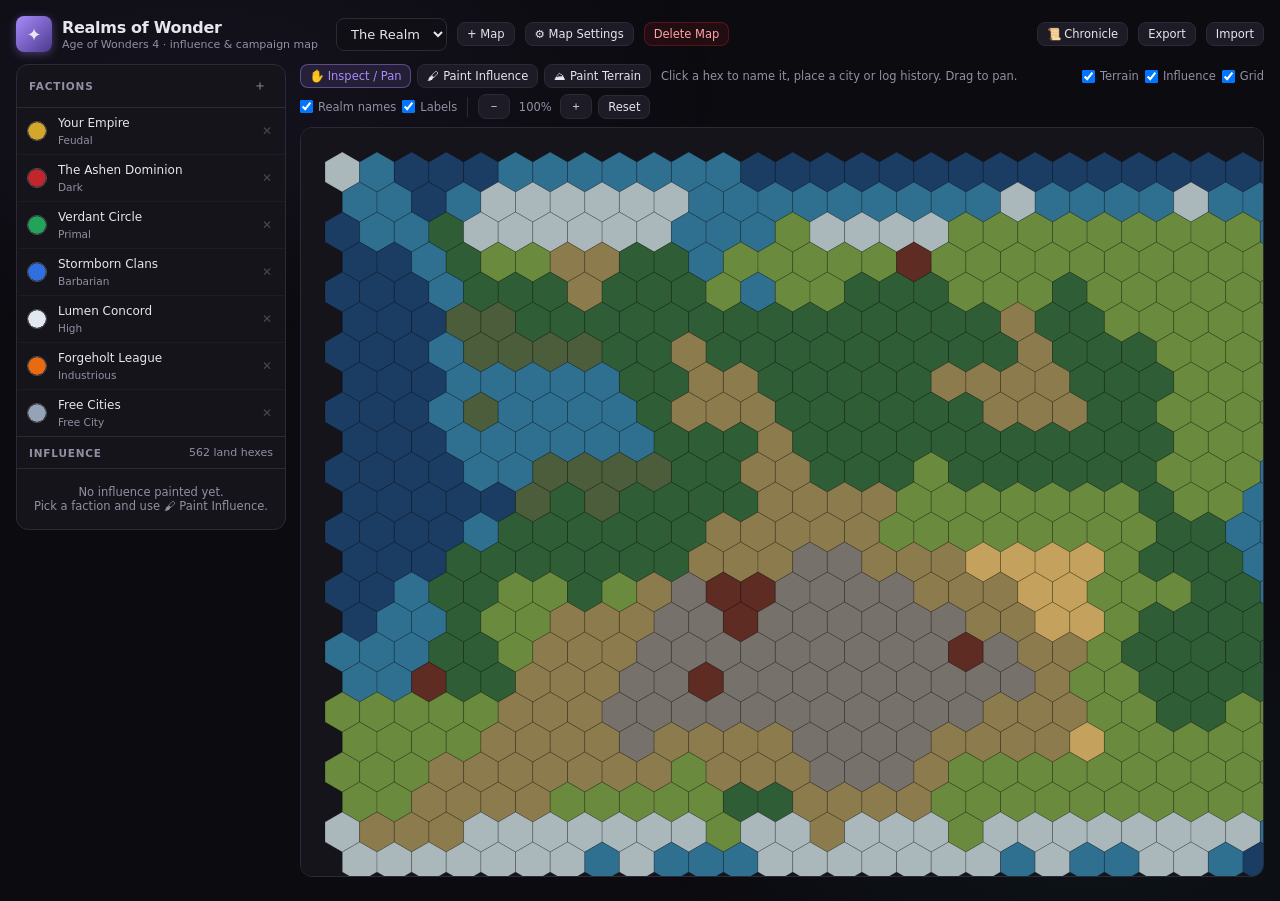
==== commit 34bdeb0c: "Update index.html" ====
--- a/aow4-realms/index.html
+++ b/aow4-realms/index.html
@@ -14,6 +14,7 @@
   --r-sm:4px; --r-md:8px; --r-lg:12px;
 }
 *,*::before,*::after{box-sizing:border-box;margin:0;padding:0;}
+[hidden]{display:none!important;}
 body{font-family:'Segoe UI',system-ui,-apple-system,sans-serif;background:var(--bg);color:var(--text);min-height:100vh;}
 body::before{content:'';position:fixed;inset:0;background:radial-gradient(ellipse 60% 40% at 15% 10%,rgba(167,139,250,.06) 0%,transparent 70%),radial-gradient(ellipse 50% 40% at 85% 90%,rgba(45,212,191,.05) 0%,transparent 70%);pointer-events:none;z-index:0;}
 
@@ -95,6 +96,8 @@
 svg.no-grid .hex{stroke:none;}
 .hex.void{fill:transparent;stroke:rgba(255,255,255,.03);}
 .border-path{fill:none;stroke-width:2.6;stroke-linecap:round;stroke-linejoin:round;}
+.realm-name{font-family:Georgia,'Palatino Linotype','Book Antiqua',serif;font-weight:700;paint-order:stroke;stroke:rgba(8,6,12,.55);stroke-linejoin:round;opacity:.88;pointer-events:none;}
+svg.no-realms .realm-layer{display:none;}
 .feat-bg{fill:rgba(10,9,14,.72);stroke:rgba(255,255,255,.35);stroke-width:1;}
 .feat-icon{font-size:12px;text-anchor:middle;dominant-baseline:central;fill:#fff;pointer-events:none;}
 .hex-label{font-size:10px;font-weight:600;text-anchor:middle;fill:#fff;paint-order:stroke;stroke:rgba(0,0,0,.85);stroke-width:3px;stroke-linejoin:round;pointer-events:none;}
@@ -168,6 +171,7 @@
         <label class="check"><input type="checkbox" id="viewTerrain" checked> Terrain</label>
         <label class="check"><input type="checkbox" id="viewInfluence" checked> Influence</label>
         <label class="check"><input type="checkbox" id="viewGrid" checked> Grid</label>
+        <label class="check"><input type="checkbox" id="viewRealms" checked> Realm names</label>
         <label class="check"><input type="checkbox" id="viewLabels" checked> Labels</label>
         <div class="toolbar-sep"></div>
         <button id="zoomOutBtn" class="btn btn-sm" title="Zoom out">－</button>
@@ -420,7 +424,7 @@
 var brushTerrain='grass';
 var selectedHex=null;
 var zoomLevel=1, ZOOM_MIN=0.35, ZOOM_MAX=3;
-var view={terrain:true,influence:true,grid:true,labels:true};
+var view={terrain:true,influence:true,grid:true,labels:true,realms:true};
 var polys=[];
 var pointer=null;
 var lastPaintKey=null;
@@ -584,7 +588,7 @@
   svg.innerHTML='';
   var sz=canvasSize(map);
   svg.setAttribute('viewBox','0 0 '+sz.w+' '+sz.h);
-  ['hex','border','feat','label','overlay'].forEach(function(n){layers[n]=el('g',{});svg.appendChild(layers[n]);});
+  ['hex','border','realm','feat','label','overlay'].forEach(function(n){layers[n]=el('g',{class:n+'-layer'});svg.appendChild(layers[n]);});
   polys=new Array(map.cols*map.rows);
   var frag=document.createDocumentFragment();
   for(var r=0;r<map.rows;r++)for(var c=0;c<map.cols;c++){
@@ -641,6 +645,114 @@
   Object.keys(paths).forEach(function(o){
     var f=getFaction(parseInt(o,10));
     g.appendChild(el('path',{d:paths[o],class:'border-path',stroke:f.color}));
+  });
+  scheduleRealmNames();
+}
+
+/* ---------- realm names (stretched across territory) ---------- */
+var realmNamesQueued=false;
+function scheduleRealmNames(){
+  if(realmNamesQueued)return;
+  realmNamesQueued=true;
+  requestAnimationFrame(function(){realmNamesQueued=false;renderRealmNames();});
+}
+
+function findRegions(map){
+  var seen={},regions=[];
+  for(var r=0;r<map.rows;r++)for(var c=0;c<map.cols;c++){
+    var o=ownerOf(map,c,r);
+    if(o==null||seen[key(c,r)]||!getFaction(o))continue;
+    var cells=[],stack=[[c,r]];seen[key(c,r)]=1;
+    while(stack.length){
+      var cur=stack.pop();cells.push(cur);
+      var dirs=(cur[1]&1)?DIRS_ODD:DIRS_EVEN;
+      for(var d=0;d<6;d++){
+        var nc=cur[0]+dirs[d][0],nr=cur[1]+dirs[d][1],nk=key(nc,nr);
+        if(!seen[nk]&&ownerOf(map,nc,nr)===o){seen[nk]=1;stack.push([nc,nr]);}
+      }
+    }
+    regions.push({owner:o,cells:cells});
+  }
+  return regions;
+}
+
+function solve3(m,v){ // Cramer's rule for 3x3
+  function det(a){return a[0][0]*(a[1][1]*a[2][2]-a[1][2]*a[2][1])-a[0][1]*(a[1][0]*a[2][2]-a[1][2]*a[2][0])+a[0][2]*(a[1][0]*a[2][1]-a[1][1]*a[2][0]);}
+  var D=det(m);if(Math.abs(D)<1e-9)return null;
+  var out=[];
+  for(var i=0;i<3;i++){var mm=m.map(function(row,ri){return row.map(function(x,ci){return ci===i?v[ri]:x;});});out.push(det(mm)/D);}
+  return out;
+}
+
+function renderRealmNames(){
+  var g=layers.realm;if(!g)return;g.innerHTML='';
+  if(!view.influence||!view.realms)return;
+  var map=getActiveMap();
+  var regions=findRegions(map);
+  var largest={};
+  regions.forEach(function(rg){if(!largest[rg.owner]||rg.cells.length>largest[rg.owner].cells.length)largest[rg.owner]=rg;});
+  var idx=0;
+  regions.forEach(function(rg){
+    var n=rg.cells.length;
+    if(n<4&&!(largest[rg.owner]===rg&&n>=2))return;
+    var f=getFaction(rg.owner);
+    var pts=rg.cells.map(function(cr){return center(cr[0],cr[1]);});
+
+    // principal axis
+    var mx=0,my=0;pts.forEach(function(p){mx+=p.x;my+=p.y;});mx/=n;my/=n;
+    var sxx=0,syy=0,sxy=0;
+    pts.forEach(function(p){var dx=p.x-mx,dy=p.y-my;sxx+=dx*dx;syy+=dy*dy;sxy+=dx*dy;});
+    var th=0.5*Math.atan2(2*sxy,sxx-syy);
+    var lim=Math.PI/180*60;th=Math.max(-lim,Math.min(lim,th));
+    var ux=Math.cos(th),uy=Math.sin(th);
+
+    // rotated frame + quadratic fit v = a u^2 + b u + c
+    var uv=pts.map(function(p){var dx=p.x-mx,dy=p.y-my;return [dx*ux+dy*uy,-dx*uy+dy*ux];});
+    var uMin=Infinity,uMax=-Infinity;
+    uv.forEach(function(q){if(q[0]<uMin)uMin=q[0];if(q[0]>uMax)uMax=q[0];});
+    var span=uMax-uMin+HW*0.8;
+    var a=0,b=0,cc=0;
+    if(n>=6){
+      var s0=n,s1=0,s2=0,s3=0,s4=0,t0=0,t1=0,t2=0;
+      uv.forEach(function(q){var u=q[0],v=q[1],u2=u*u;s1+=u;s2+=u2;s3+=u2*u;s4+=u2*u2;t0+=v;t1+=u*v;t2+=u2*v;});
+      var sol=solve3([[s4,s3,s2],[s3,s2,s1],[s2,s1,s0]],[t2,t1,t0]);
+      if(sol){a=sol[0];b=sol[1];cc=sol[2];}
+      var half=span/2,maxSag=0.16*span;
+      if(Math.abs(a)*half*half>maxSag)a=Math.sign(a)*maxSag/(half*half);
+      b=Math.max(-0.35,Math.min(0.35,b));
+    }
+    var fit=function(u){return a*u*u+b*u+cc;};
+
+    // thickness of the region around the fitted curve
+    var res=0;uv.forEach(function(q){var d=q[1]-fit(q[0]);res+=d*d;});
+    var thick=Math.sqrt(res/n)*3.46+S*1.5;
+
+    var um=(uMin+uMax)/2,target=Math.max(HW*1.3,span*0.84);
+    var u0=um-target*0.56,u1=um+target*0.56;
+    function toXY(u,v){return {x:mx+u*ux-v*uy,y:my+u*uy+v*ux};}
+    var P0=toXY(u0,fit(u0)),P2=toXY(u1,fit(u1));
+    var Pc=toXY(um,2*fit(um)-(fit(u0)+fit(u1))/2);
+    var pid='realmPath'+(idx++);
+    g.appendChild(el('path',{id:pid,d:'M'+P0.x.toFixed(1)+' '+P0.y.toFixed(1)+'Q'+Pc.x.toFixed(1)+' '+Pc.y.toFixed(1)+' '+P2.x.toFixed(1)+' '+P2.y.toFixed(1),fill:'none'}));
+
+    var label=f.name.toUpperCase();
+    var fs=Math.min(thick*0.55,64);
+    var txt=el('text',{class:'realm-name','font-size':fs.toFixed(1),fill:mix(f.color,'#ffffff',0.55)});
+    var tp=el('textPath',{href:'#'+pid,startOffset:'50%','text-anchor':'middle'});
+    tp.setAttributeNS('http://www.w3.org/1999/xlink','xlink:href','#'+pid);
+    tp.textContent=label;
+    txt.appendChild(tp);
+    g.appendChild(txt);
+
+    var nat=0;try{nat=txt.getComputedTextLength();}catch(e){}
+    if(!nat)nat=label.length*fs*0.72;
+    if(nat>target){fs*=target/nat;nat=target;}
+    if(fs<7){g.removeChild(txt);return;}
+    var gaps=Math.max(1,label.length-1);
+    var spacing=Math.min((target-nat)/gaps,fs*2.2);
+    txt.setAttribute('font-size',fs.toFixed(1));
+    txt.setAttribute('letter-spacing',spacing.toFixed(1));
+    txt.setAttribute('stroke-width',(fs*0.14).toFixed(1));
   });
 }
 
@@ -708,7 +820,7 @@
 
     var txt=document.createElement('div');txt.className='faction-text';
     var nm=document.createElement('input');nm.type='text';nm.className='faction-name';nm.value=f.name;
-    nm.addEventListener('change',function(){f.name=nm.value.trim()||'Unnamed';save();renderOverview();renderBrushFaction();renderOwnerOptions();});
+    nm.addEventListener('change',function(){f.name=nm.value.trim()||'Unnamed';save();renderOverview();renderBrushFaction();renderOwnerOptions();scheduleRealmNames();});
     var cu=document.createElement('input');cu.type='text';cu.className='faction-culture';cu.value=f.culture||'';cu.placeholder='Culture / ruler';cu.setAttribute('list','cultureList');
     cu.addEventListener('change',function(){f.culture=cu.value.trim();save();});
     txt.appendChild(nm);txt.appendChild(cu);
@@ -898,6 +1010,7 @@
   if(pointer&&pointer.type==='pan'&&pointer.moved)cls.push('panning');
   if(!view.grid)cls.push('no-grid');
   if(!view.labels)cls.push('no-labels');
+  if(!view.realms)cls.push('no-realms');
   document.getElementById('canvas').setAttribute('class',cls.join(' '));
 }
 
@@ -998,7 +1111,7 @@
   document.querySelectorAll('.size-btn').forEach(function(b){b.addEventListener('click',function(){setBrushSize(+b.getAttribute('data-size'));});});
   on('brushFaction','change',function(e){brushFactionId=e.target.value===''?null:parseInt(e.target.value,10);renderFactions();});
 
-  [['viewTerrain','terrain'],['viewInfluence','influence'],['viewGrid','grid'],['viewLabels','labels']].forEach(function(p){
+  [['viewTerrain','terrain'],['viewInfluence','influence'],['viewGrid','grid'],['viewLabels','labels'],['viewRealms','realms']].forEach(function(p){
     on(p[0],'change',function(e){view[p[1]]=e.target.checked;applySvgClasses();refreshAllFills();renderBorders();});
   });
 
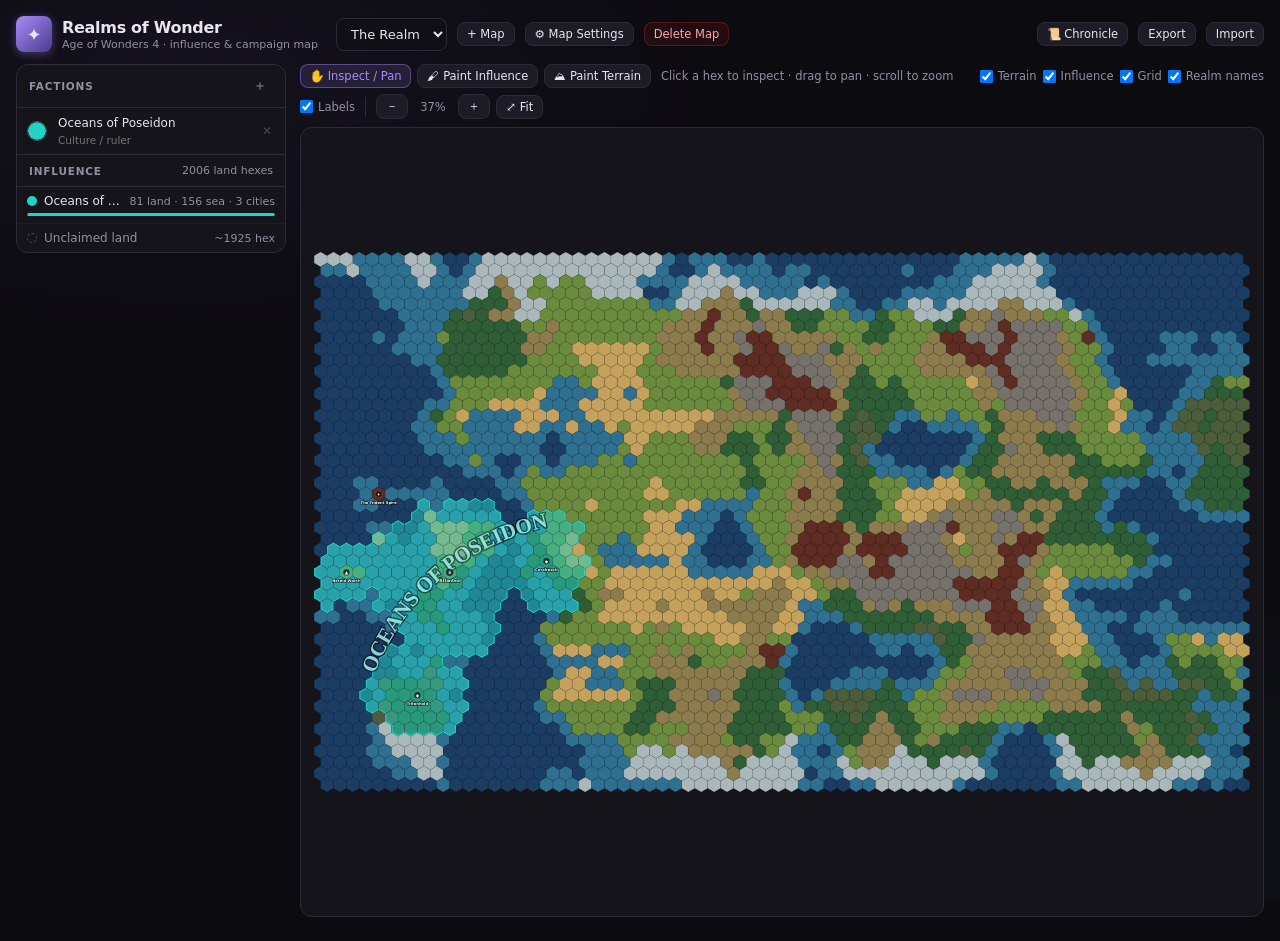
==== commit 44a11d15: "first faction added" ====
--- a/aow4-realms/index.html
+++ b/aow4-realms/index.html
@@ -86,7 +86,9 @@
 .terrain-btn{display:inline-flex;align-items:center;gap:5px;}
 .terrain-chip{width:12px;height:12px;border-radius:3px;border:1px solid rgba(255,255,255,.2);}
 
-.canvas-wrap{background:var(--bg-surface);border:1px solid var(--border);border-radius:var(--r-lg);overflow:auto;height:calc(100vh - 150px);position:relative;}
+.canvas-wrap{background:var(--bg-surface);border:1px solid var(--border);border-radius:var(--r-lg);overflow:auto;height:calc(100vh - 110px);position:relative;display:flex;}
+.canvas-wrap.with-brush{height:calc(100vh - 156px);}
+svg#canvas{margin:auto;flex-shrink:0;}
 .canvas-wrap::-webkit-scrollbar{height:8px;width:8px;}
 .canvas-wrap::-webkit-scrollbar-thumb{background:var(--border);border-radius:10px;}
 svg#canvas{display:block;cursor:crosshair;touch-action:none;user-select:none;}
@@ -177,7 +179,7 @@
         <button id="zoomOutBtn" class="btn btn-sm" title="Zoom out">－</button>
         <span class="zoom-label" id="zoomLabel">100%</span>
         <button id="zoomInBtn" class="btn btn-sm" title="Zoom in">＋</button>
-        <button id="zoomResetBtn" class="btn btn-sm" title="Reset zoom">Reset</button>
+        <button id="zoomResetBtn" class="btn btn-sm" title="Fit whole map (F)">⤢ Fit</button>
       </div>
 
       <div class="toolbar brushbar" id="brushBar" hidden>
@@ -289,11 +291,11 @@
       <div class="field-row">
         <div>
           <label class="field-label">Columns</label>
-          <input type="number" id="msCols" class="field-input" min="8" max="120">
+          <input type="number" id="msCols" class="field-input" min="8" max="160">
         </div>
         <div>
           <label class="field-label">Rows</label>
-          <input type="number" id="msRows" class="field-input" min="6" max="100">
+          <input type="number" id="msRows" class="field-input" min="6" max="120">
         </div>
       </div>
       <div>
@@ -323,6 +325,12 @@
         <div class="field-note">Replaces terrain only. Influence, names, features and history are kept.</div>
       </div>
 
+      <div class="section-title">Published Campaign</div>
+      <div>
+        <button id="msLoadCampaign" class="btn btn-sm">⟳ Load Published Campaign</button>
+        <div class="field-note" id="msCampaignNote"></div>
+      </div>
+
       <div class="section-title">Danger Zone</div>
       <div style="display:flex;gap:8px;flex-wrap:wrap;">
         <button id="msClearInfluence" class="btn btn-sm btn-danger">Clear All Influence</button>
@@ -331,6 +339,7 @@
   </div>
 </div>
 
+<script src="campaign.js"></script>
 <script>
 (function(){
 'use strict';
@@ -423,7 +432,9 @@
 var brushFactionId=null; // null = erase
 var brushTerrain='grass';
 var selectedHex=null;
-var zoomLevel=1, ZOOM_MIN=0.35, ZOOM_MAX=3;
+var zoomLevel=1, ZOOM_MIN=0.15, ZOOM_MAX=4;
+var spaceHeld=false;
+var touches={}, pinch=null;
 var view={terrain:true,influence:true,grid:true,labels:true,realms:true};
 var polys=[];
 var pointer=null;
@@ -440,7 +451,7 @@
   var s={nextId:1,factions:[],maps:[],activeMapId:null};
   var n=1;
   DEFAULT_FACTIONS.forEach(function(f){s.factions.push({id:n++,name:f[0],color:f[1],culture:f[2]});});
-  var m=newMap(n++,'The Realm',36,24);
+  var m=newMap(n++,'The Realm',72,48);
   s.maps.push(m);s.activeMapId=m.id;s.nextId=n;
   generateTerrain(m,'surface',35,Math.floor(Math.random()*1e9));
   return s;
@@ -458,12 +469,64 @@
   return d;
 }
 
+/* ---------- published campaign (campaign.js) ---------- */
+var TERRAIN_CODES={g:'grass',f:'forest',s:'swamp',h:'hills',m:'mountain',d:'desert',t:'tundra',v:'volcanic',w:'shallow',o:'deep',c:'cavern',x:'chasm',_:'void'};
+var CAMPAIGN=window.AOW4_CAMPAIGN||null;
+
+function campaignToState(camp){
+  var s={nextId:1,factions:[],maps:[],activeMapId:null,campaignVersion:camp.version};
+  var maxId=0,keyToId={};
+  camp.factions.forEach(function(f){
+    s.factions.push({id:f.id,name:f.name,color:f.color,culture:f.culture||''});
+    keyToId[f.key]=f.id;maxId=Math.max(maxId,f.id);
+  });
+  camp.maps.forEach(function(cm){
+    var m=newMap(cm.id,cm.name,cm.cols,cm.rows);
+    maxId=Math.max(maxId,cm.id);
+    if(cm.gen)m.gen=cm.gen;
+    for(var r=0;r<cm.rows;r++){
+      var trow=(cm.terrain&&cm.terrain[r])||'',irow=(cm.influence&&cm.influence[r])||'';
+      for(var c=0;c<cm.cols;c++){
+        var h=ensureHex(m,c,r);
+        h.t=TERRAIN_CODES[trow.charAt(c)]||'grass';
+        var fk=irow.charAt(c);
+        if(keyToId[fk]!=null&&h.t!=='void')h.o=keyToId[fk];
+      }
+    }
+    (cm.places||[]).forEach(function(p){
+      if(!inBounds(m,p.c,p.r))return;
+      var h=ensureHex(m,p.c,p.r);
+      if(p.name)h.n=p.name;
+      if(p.feature)h.f=p.feature;
+      if(p.desc)h.d=p.desc;
+      if(p.owner&&keyToId[p.owner]!=null)h.o=keyToId[p.owner];
+      if(p.log)h.log=p.log.map(function(e){return {ts:e.ts,text:e.text};});
+    });
+    m.eventLog=(cm.chronicle||[]).map(function(e){return {ts:e.ts,text:e.text};});
+    s.maps.push(m);
+  });
+  s.activeMapId=camp.activeMapId||s.maps[0].id;
+  s.nextId=maxId+1;
+  return s;
+}
+
 function load(){
+  var local=null;
   try{
     var raw=localStorage.getItem(STORAGE_KEY);
-    if(raw){var d=JSON.parse(raw);if(d&&d.maps&&d.maps.length&&d.factions)return normalize(d);}
+    if(raw){var d=JSON.parse(raw);if(d&&d.maps&&d.maps.length&&d.factions)local=normalize(d);}
   }catch(e){}
-  return freshState();
+  if(local){
+    var seen=Math.max(local.campaignVersion||0,local.skippedCampaignVersion||0);
+    if(CAMPAIGN&&seen<CAMPAIGN.version){
+      if(confirm('The published campaign map has been updated (v'+CAMPAIGN.version+(CAMPAIGN.updated?', '+CAMPAIGN.updated:'')+').\n\nLoad it now? This replaces the map saved in this browser.\nCancel keeps your local version (you can load the campaign later from Map Settings).')){
+        return campaignToState(CAMPAIGN);
+      }
+      local.skippedCampaignVersion=CAMPAIGN.version;
+    }
+    return local;
+  }
+  return CAMPAIGN?campaignToState(CAMPAIGN):freshState();
 }
 function save(){try{localStorage.setItem(STORAGE_KEY,JSON.stringify(state));}catch(e){}}
 
@@ -842,13 +905,14 @@
 function renderOverview(){
   var list=document.getElementById('overviewList');list.innerHTML='';
   var map=getActiveMap();
-  var land=0,counts={},cities={},claimed=0;
+  var land=0,counts={},cities={},claimed=0,landOwned={};
   for(var r=0;r<map.rows;r++)for(var c=0;c<map.cols;c++){
     var h=getHex(map,c,r),t=terrainOf(h);
     if(!NON_LAND[t])land++;
     if(t==='void'||!h)continue;
     if(h.o!=null&&getFaction(h.o)){
-      counts[h.o]=(counts[h.o]||0)+1;claimed++;
+      counts[h.o]=(counts[h.o]||0)+1;
+      if(!NON_LAND[t]){landOwned[h.o]=(landOwned[h.o]||0)+1;claimed++;}
       if(CITY_FEATURES[h.f])cities[h.o]=(cities[h.o]||0)+1;
     }
   }
@@ -857,10 +921,11 @@
   if(!rows.length){list.innerHTML='<div class="empty-note">No influence painted yet.<br>Pick a faction and use 🖌 Paint Influence.</div>';return;}
   var max=counts[rows[0].id];
   rows.forEach(function(f){
-    var n=counts[f.id],ct=cities[f.id]||0;
-    var pct=land?Math.round(n/land*100):0;
+    var n=counts[f.id],ct=cities[f.id]||0,ln=landOwned[f.id]||0;
+    var pct=land?Math.round(ln/land*100):0;
     var div=document.createElement('div');div.className='ov-row';
-    div.innerHTML='<div class="ov-top"><span class="ov-swatch" style="background:'+f.color+'"></span><span class="ov-name">'+escapeHtml(f.name)+'</span><span class="ov-count">'+n+' hex · '+ct+' '+(ct===1?'city':'cities')+' · '+pct+'%</span></div>'+
+    div.title=ln+' land + '+(n-ln)+' sea hexes · '+pct+'% of all land';
+    div.innerHTML='<div class="ov-top"><span class="ov-swatch" style="background:'+f.color+'"></span><span class="ov-name">'+escapeHtml(f.name)+'</span><span class="ov-count">'+ln+' land · '+(n-ln)+' sea · '+ct+' '+(ct===1?'city':'cities')+'</span></div>'+
       '<div class="ov-bar"><span style="width:'+(n/max*100).toFixed(1)+'%;background:'+f.color+'"></span></div>';
     list.appendChild(div);
   });
@@ -982,6 +1047,9 @@
   document.getElementById('msWater').value=map.gen.water||35;
   document.getElementById('msWaterVal').textContent=map.gen.water||35;
   document.getElementById('msSeed').value=map.gen.seed||'';
+  document.getElementById('msCampaignNote').textContent=CAMPAIGN
+    ?'Published campaign: v'+CAMPAIGN.version+(CAMPAIGN.updated?' ('+CAMPAIGN.updated+')':'')+'. This browser: '+(state.campaignVersion?'v'+state.campaignVersion:'local edits only')+'.'
+    :'No campaign.js found next to this page.';
   document.getElementById('settingsOverlay').classList.add('open');
 }
 function closeSettings(){document.getElementById('settingsOverlay').classList.remove('open');}
@@ -991,9 +1059,10 @@
   mode=m;
   ['modeSelectBtn','modeInfBtn','modeTerBtn'].forEach(function(id){document.getElementById(id).classList.remove('active');});
   document.getElementById({select:'modeSelectBtn',influence:'modeInfBtn',terrain:'modeTerBtn'}[m]).classList.add('active');
-  var hints={select:'Click a hex to name it, place a city or log history. Drag to pan.',influence:'Click / drag to spread influence.',terrain:'Click / drag to paint terrain.'};
+  var hints={select:'Click a hex to inspect · drag to pan · scroll to zoom',influence:'Drag to paint influence · right-drag or Space+drag to pan',terrain:'Drag to paint terrain · right-drag or Space+drag to pan'};
   document.getElementById('modeHint').textContent=hints[m];
   document.getElementById('brushBar').hidden=(m==='select');
+  document.getElementById('canvasWrap').classList.toggle('with-brush',m!=='select');
   document.getElementById('infTools').style.display=m==='influence'?'inline-flex':'none';
   document.getElementById('terTools').style.display=m==='terrain'?'inline-flex':'none';
   applySvgClasses();
@@ -1035,6 +1104,15 @@
   wrap.scrollTop=offY+pt.y*zoomLevel-(clientY-wr.top);
 }
 function zoomButton(f){var r=document.getElementById('canvasWrap').getBoundingClientRect();zoomAt(r.left+r.width/2,r.top+r.height/2,f);}
+function fitView(){
+  var wrap=document.getElementById('canvasWrap');
+  var sz=canvasSize(getActiveMap());
+  var z=Math.min((wrap.clientWidth-8)/sz.w,(wrap.clientHeight-8)/sz.h);
+  zoomLevel=Math.max(ZOOM_MIN,Math.min(ZOOM_MAX,z));
+  applyZoom();
+  wrap.scrollLeft=(wrap.scrollWidth-wrap.clientWidth)/2;
+  wrap.scrollTop=(wrap.scrollHeight-wrap.clientHeight)/2;
+}
 
 function svgPoint(evt){
   var svg=document.getElementById('canvas');
@@ -1046,15 +1124,32 @@
 function initCanvasEvents(){
   var svg=document.getElementById('canvas'),wrap=document.getElementById('canvasWrap');
 
-  svg.addEventListener('wheel',function(evt){
-    if(!evt.ctrlKey)return;
+  // mouse wheel / trackpad pinch = zoom at cursor
+  wrap.addEventListener('wheel',function(evt){
     evt.preventDefault();
-    zoomAt(evt.clientX,evt.clientY,evt.deltaY<0?1.1:1/1.1);
+    var dy=evt.deltaMode===1?evt.deltaY*16:evt.deltaY;
+    var factor=Math.exp(-dy*(evt.ctrlKey?0.01:0.0018));
+    zoomAt(evt.clientX,evt.clientY,Math.max(0.5,Math.min(2,factor)));
   },{passive:false});
+  svg.addEventListener('contextmenu',function(evt){evt.preventDefault();});
+
+  function touchDist(){var k=Object.keys(touches),a=touches[k[0]],b=touches[k[1]];return {d:Math.hypot(a.x-b.x,a.y-b.y),x:(a.x+b.x)/2,y:(a.y+b.y)/2};}
 
   svg.addEventListener('pointerdown',function(evt){
+    if(evt.pointerType==='touch'){
+      touches[evt.pointerId]={x:evt.clientX,y:evt.clientY};
+      if(Object.keys(touches).length===2){
+        // second finger: abandon paint/pan, start pinch
+        if(pointer&&pointer.type==='paint'&&pointer.changed){save();renderOverview();}
+        pointer=null;
+        var t=touchDist();pinch={d:t.d,x:t.x,y:t.y};
+        return;
+      }
+      if(Object.keys(touches).length>2)return;
+    }
     var pt=svgPoint(evt),hx=pixelToHex(pt.x,pt.y);
-    if(evt.button===1||(evt.button===0&&mode==='select')){
+    var wantPan=evt.button===1||evt.button===2||(evt.button===0&&(mode==='select'||spaceHeld));
+    if(wantPan){
       evt.preventDefault();
       pointer={type:'pan',button:evt.button,sx:evt.clientX,sy:evt.clientY,sl:wrap.scrollLeft,st:wrap.scrollTop,moved:false,hex:hx};
       svg.setPointerCapture(evt.pointerId);
@@ -1069,6 +1164,16 @@
   });
 
   svg.addEventListener('pointermove',function(evt){
+    if(evt.pointerType==='touch'&&touches[evt.pointerId]){
+      touches[evt.pointerId]={x:evt.clientX,y:evt.clientY};
+      if(pinch&&Object.keys(touches).length===2){
+        var t=touchDist();
+        if(pinch.d>0)zoomAt(t.x,t.y,t.d/pinch.d);
+        wrap.scrollLeft-=t.x-pinch.x;wrap.scrollTop-=t.y-pinch.y;
+        pinch={d:t.d,x:t.x,y:t.y};
+        return;
+      }
+    }
     if(pointer&&pointer.type==='pan'){
       var dx=evt.clientX-pointer.sx,dy=evt.clientY-pointer.sy;
       if(!pointer.moved&&(Math.abs(dx)>4||Math.abs(dy)>4)){pointer.moved=true;applySvgClasses();}
@@ -1083,7 +1188,11 @@
     }
   });
 
-  function end(){
+  function end(evt){
+    if(evt&&evt.pointerType==='touch'){
+      delete touches[evt.pointerId];
+      if(pinch){if(Object.keys(touches).length<2)pinch=null;pointer=null;return;}
+    }
     if(!pointer)return;
     var p=pointer;pointer=null;
     if(p.type==='pan'){
@@ -1117,7 +1226,8 @@
 
   on('zoomInBtn','click',function(){zoomButton(1.25);});
   on('zoomOutBtn','click',function(){zoomButton(1/1.25);});
-  on('zoomResetBtn','click',function(){zoomLevel=1;applyZoom();});
+  on('zoomResetBtn','click',fitView);
+  window.addEventListener('resize',function(){applyZoom();});
 
   on('addFactionBtn','click',function(){
     var f={id:uid(),name:'New Faction',color:'#'+Math.floor(Math.random()*0xffffff).toString(16).padStart(6,'0'),culture:''};
@@ -1128,7 +1238,7 @@
   on('mapSelect','change',function(e){
     state.activeMapId=parseInt(e.target.value,10);
     closeHexDrawer();closeSettings();
-    zoomLevel=1;save();renderAll();
+    save();renderAll();fitView();
   });
   on('newMapBtn','click',function(){
     var name=window.prompt('New map name (e.g. "Underground", "Realm of Ash"):','New Realm');
@@ -1139,7 +1249,7 @@
     m.gen.style=under?'underground':'surface';
     generateTerrain(m,m.gen.style,m.gen.water,Math.floor(Math.random()*1e9));
     state.maps.push(m);state.activeMapId=m.id;
-    save();renderAll();openSettings();
+    save();renderAll();fitView();openSettings();
   });
   on('deleteMapBtn','click',function(){
     if(state.maps.length<=1){alert('At least one map must remain.');return;}
@@ -1158,8 +1268,8 @@
   on('msWater','input',function(e){document.getElementById('msWaterVal').textContent=e.target.value;});
   on('msApplySize','click',function(){
     var m=getActiveMap();
-    var c=Math.max(8,Math.min(120,parseInt(document.getElementById('msCols').value,10)||m.cols));
-    var r=Math.max(6,Math.min(100,parseInt(document.getElementById('msRows').value,10)||m.rows));
+    var c=Math.max(8,Math.min(160,parseInt(document.getElementById('msCols').value,10)||m.cols));
+    var r=Math.max(6,Math.min(120,parseInt(document.getElementById('msRows').value,10)||m.rows));
     if(c<m.cols||r<m.rows){if(!confirm('Shrinking will delete hexes outside '+c+'×'+r+'. Continue?'))return;}
     Object.keys(m.hexes).forEach(function(k){var p=k.split(',');if(+p[0]>=c||+p[1]>=r)delete m.hexes[k];});
     for(var rr=0;rr<r;rr++)for(var cc=0;cc<c;cc++)ensureHex(m,cc,rr);
@@ -1177,6 +1287,13 @@
     m.gen={style:style,water:water,seed:seedTxt};
     generateTerrain(m,style,water,seed);
     save();refreshAllFills();renderBorders();renderFeatures();renderOverview();
+  });
+  on('msLoadCampaign','click',function(){
+    if(!CAMPAIGN){alert('No published campaign file (campaign.js) was found.');return;}
+    if(!confirm('Load the published campaign (v'+CAMPAIGN.version+')? This replaces everything saved in this browser. Export first if you want a backup.'))return;
+    state=campaignToState(CAMPAIGN);
+    closeHexDrawer();closeSettings();
+    save();renderAll();fitView();
   });
   on('msClearInfluence','click',function(){
     var m=getActiveMap();
@@ -1246,10 +1363,16 @@
   });
 
   // keyboard
+  document.addEventListener('keyup',function(e){if(e.code==='Space')spaceHeld=false;});
+  window.addEventListener('blur',function(){spaceHeld=false;});
   document.addEventListener('keydown',function(e){
     var tag=(e.target.tagName||'').toLowerCase();
     if(tag==='input'||tag==='textarea'||tag==='select'||e.ctrlKey||e.metaKey)return;
     var k=e.key.toLowerCase();
+    if(e.code==='Space'){spaceHeld=true;e.preventDefault();return;}
+    if(k==='+'||k==='='){zoomButton(1.25);return;}
+    if(k==='-'||k==='_'){zoomButton(1/1.25);return;}
+    if(k==='f'||k==='0'){fitView();return;}
     if(k==='escape'){closeHexDrawer();closeSettings();document.getElementById('logOverlay').classList.remove('open');}
     else if(k==='s')setMode('select');
     else if(k==='i')setMode('influence');
@@ -1265,6 +1388,7 @@
 initCanvasEvents();
 renderAll();
 setMode('select');
+fitView();
 save();
 
 })();
